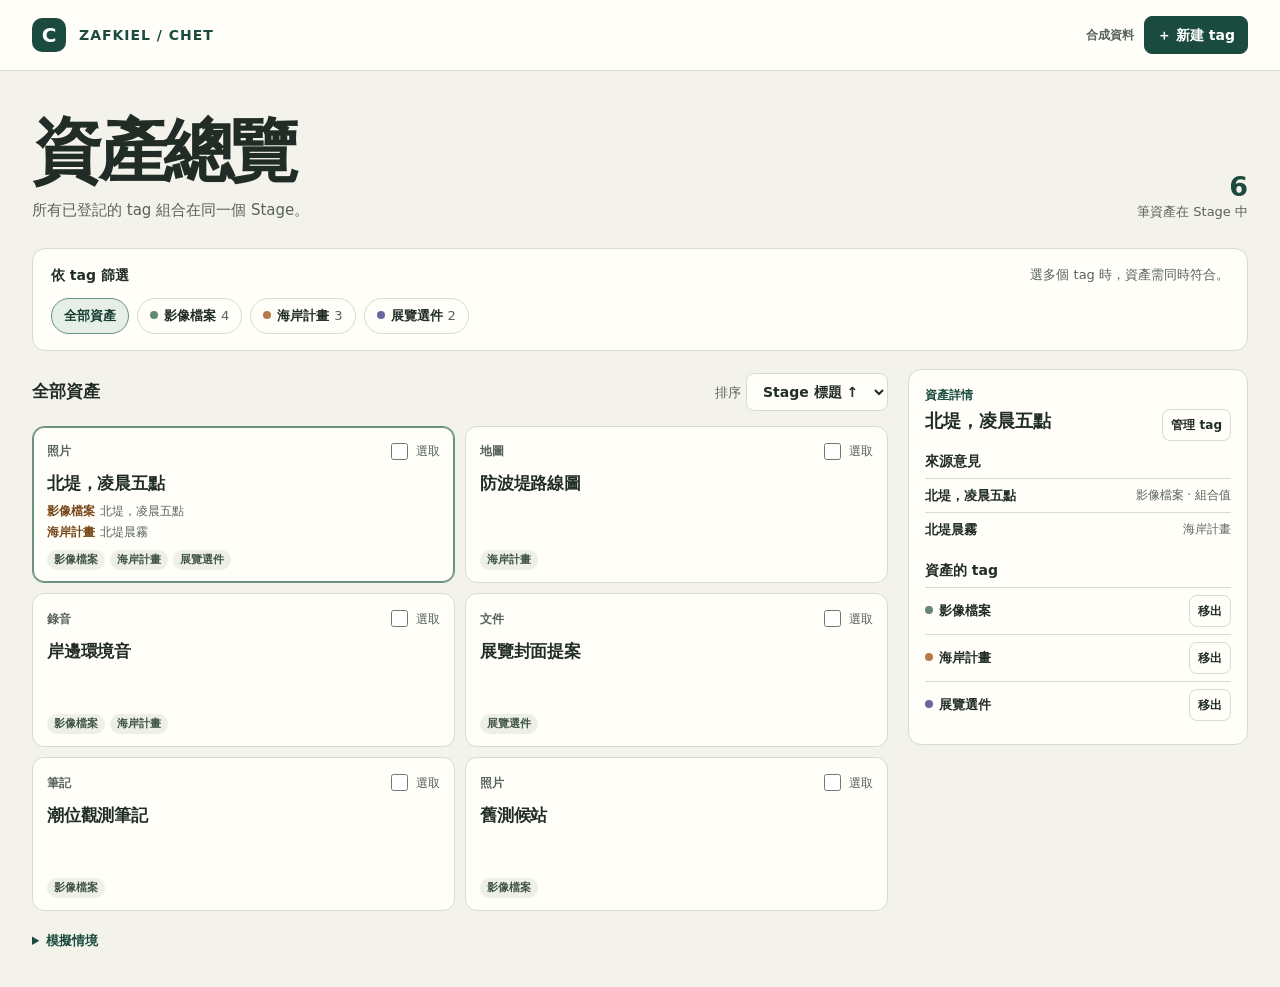
==== chet/index.html @ 23f70d3d "Publish synthetic Chet Stage workflow demo" ====
<!doctype html>
<html lang="zh-Hant">
<head>
  <meta charset="utf-8">
  <meta name="viewport" content="width=device-width, initial-scale=1">
  <meta name="robots" content="noindex">
  <meta name="color-scheme" content="light">
  <title>Chet 資產總覽 · Zafkiel 流程展示</title>
  <style>
    :root{font-family:system-ui,"Microsoft JhengHei",sans-serif;color:#222c27;background:#f3f2eb;line-height:1.5;--ink:#222c27;--quiet:#58635b;--line:#d7dcd1;--paper:#fffef8;--green:#1b4b3e;--tint:#e5efe7;--warn:#774719;--warn-bg:#f9eddb}
    *,*::before,*::after{box-sizing:border-box}
    body{margin:0;min-width:0}
    button,select,input{font:inherit}
    button,select{cursor:pointer}
    button{color:inherit}
    button:disabled{cursor:default}
    button:focus-visible,select:focus-visible,input:focus-visible,summary:focus-visible{outline:3px solid #28816c;outline-offset:3px}
    [hidden]{display:none!important}
    .shell{width:min(100% - 64px,1320px);margin-inline:auto}
    header{border-bottom:1px solid var(--line);background:var(--paper)}
    .mast{display:flex;align-items:center;justify-content:space-between;gap:16px;min-height:70px;padding-block:9px}
    .brand,.mast-actions,.row,.tagbar,.tools,.bulk,.token-list{display:flex;align-items:center;gap:10px;flex-wrap:wrap}
    .brand{gap:13px;font-size:14px;font-weight:650;letter-spacing:.07em;color:var(--green)}
    .mark{display:grid;place-items:center;width:34px;height:34px;border-radius:10px;background:var(--green);color:white;font-size:20px;line-height:1;font-weight:750;letter-spacing:0}
    .mode{font-size:12px;color:var(--quiet);font-weight:650}
    button,.button,select{min-height:38px;border:1px solid var(--line);border-radius:8px;background:var(--paper);padding:7px 12px;font-weight:650;font-size:14px}
    button:hover:not(:disabled),select:hover{border-color:#829689;background:#f1f6ef}
    button.primary{background:var(--green);border-color:var(--green);color:#fff}
    button.primary:hover{background:#286052;border-color:#286052}
    button.link{padding:0;min-height:30px;border:0;background:transparent;color:var(--green);text-decoration:underline;text-underline-offset:3px}
    button.link:hover{background:transparent;color:#112f26}
    .hero{padding-block:42px 26px;display:flex;align-items:end;justify-content:space-between;gap:20px;flex-wrap:wrap}
    h1,h2,h3,p{margin:0}
    h1{font-weight:800;font-size:clamp(2.3rem,6vw,4.35rem);line-height:1.08;letter-spacing:-.062em}
    .intro{margin-top:11px;color:var(--quiet);font-size:15px}
    .hero-count{color:var(--quiet);font-size:13px;text-align:right;font-variant-numeric:tabular-nums}
    .hero-count strong{font-size:27px;color:var(--green);display:block;line-height:1.1}
    .filters{background:var(--paper);border:1px solid var(--line);padding:16px 18px;border-radius:13px;margin-bottom:18px}
    .filters-head,.section-head,.panel-head{display:flex;align-items:center;justify-content:space-between;gap:12px;flex-wrap:wrap}
    .filters-head{margin-bottom:12px}
    .filters-head h2{font-size:14px}
    .hint{font-size:13px;color:var(--quiet)}
    .tagbar{gap:8px}
    .filter{border-radius:99px;font-size:13px;min-height:36px;max-width:100%;overflow-wrap:anywhere}
    .filter[aria-pressed=true]{background:var(--tint);color:#163d30;border-color:#699080}
    .filter:disabled{background:#edede8;color:#636b64;border:1px dashed #a9afa5}
    .dot{display:inline-block;width:8px;height:8px;flex-shrink:0;border-radius:50%;background:#648873;margin-inline-end:6px;vertical-align:.06em}
    .dot[data-color="1"]{background:#ba794a}.dot[data-color="2"]{background:#6766a1}.dot[data-color="3"]{background:#407d8c}.dot[data-color="4"]{background:#a26a85}
    .filter:disabled .dot{background:#838b84}
    .count{font-weight:500;margin-inline-start:5px;color:var(--quiet);font-variant-numeric:tabular-nums}
    .notice{background:var(--warn-bg);border:1px solid #e4c8a2;color:#653c17;padding:10px 13px;border-radius:8px;margin-top:13px;font-size:13px;overflow-wrap:anywhere}
    .layout{display:grid;grid-template-columns:minmax(0,1fr) minmax(270px,340px);gap:20px;align-items:start}
    .section-head{min-height:47px;margin-bottom:10px}
    .section-head h2{font-size:17px}
    .sort-label{font-size:13px;color:var(--quiet)}
    .sort-label select{margin-inline-start:5px;color:var(--ink)}
    .bulk{margin-bottom:10px;padding:10px 12px;border:1px solid #a8bfb1;background:var(--tint);border-radius:9px;font-size:13px}
    .grid{display:grid;grid-template-columns:repeat(2,minmax(0,1fr));gap:10px}
    .card{position:relative;background:var(--paper);border:1px solid var(--line);border-radius:12px;min-width:0;padding:13px 14px 12px;display:flex;flex-direction:column;min-height:154px;overflow-wrap:anywhere}
    .card.active{border-color:#6d9180;box-shadow:inset 0 0 0 1px #6d9180}
    .card-top{display:flex;align-items:center;justify-content:space-between;gap:8px;margin-bottom:6px}
    .kind{font-size:12px;color:var(--quiet);font-weight:650}
    .check{display:inline-flex;align-items:center;gap:5px;font-size:12px;color:var(--quiet)}
    input[type=checkbox]{accent-color:var(--green);width:17px;height:17px;margin:3px;cursor:pointer}
    .asset-title{border:0;padding:0;min-height:30px;overflow-wrap:anywhere;text-align:left;background:none;color:var(--ink);font-size:17px;line-height:1.32;letter-spacing:-.01em;border-radius:4px}
    .asset-title:hover:not(:disabled){text-decoration:underline;background:none;text-underline-offset:3px}
    .opinion-line{display:flex;align-items:baseline;gap:5px;font-size:12px;color:var(--quiet);min-width:0;margin-top:3px;overflow-wrap:anywhere}
    .opinion-line b{color:var(--warn);font-weight:650;flex-shrink:0}
    .token-list{gap:5px;margin-top:auto;padding-top:9px}
    .token{font-size:11px;font-weight:630;border-radius:99px;padding:2px 7px;background:#eef0e8;color:#405347;max-width:100%;overflow-wrap:anywhere}
    .empty{grid-column:1/-1;padding:32px 20px;border:1px dashed #a5b2a5;border-radius:10px;background:#f7f7ef;color:var(--quiet);text-align:center;overflow-wrap:anywhere}
    .empty strong{display:block;color:var(--ink);margin-bottom:5px}
    .inspector{background:var(--paper);border:1px solid var(--line);border-radius:13px;padding:16px;min-width:0;overflow-wrap:anywhere}
    .panel-head{gap:8px;flex-wrap:nowrap;align-items:start}
    .panel-head h2{font-size:18px;line-height:1.35}
    .subhead{font-size:12px;font-weight:700;color:var(--green);margin-bottom:5px}
    .panel-body{margin-top:10px;display:grid;grid-template-columns:minmax(0,1fr);gap:13px}
    .inspector .sort-label{display:grid;gap:5px}
    .inspector .sort-label select{min-width:0;max-width:100%;margin:0;text-overflow:ellipsis}
    .panel-body h3{font-size:14px;margin-bottom:6px}
    .panel-body p{font-size:13px;color:var(--quiet)}
    .opinion,.member-row{display:flex;align-items:center;justify-content:space-between;gap:9px;padding:7px 0;border-top:1px solid var(--line);min-width:0}
    .opinion{align-items:start;font-size:13px}
    .opinion span{color:var(--quiet);font-size:12px;min-width:0;text-align:right}
    .member-row button,.manager-button{font-size:12px;min-height:32px;padding:4px 8px;flex-shrink:0}
    .member-row label,.member-row .member-name{font-size:13px;font-weight:650;overflow-wrap:anywhere;min-width:0}
    .member-row small{font-size:11px;color:var(--quiet);display:block}
    .member-row button:disabled{color:#6e756e;background:#edede8}
    .panel-message{font-size:13px;color:var(--green);background:var(--tint);border:1px solid #a8bfb1;border-radius:8px;padding:8px 10px;margin-bottom:8px;overflow-wrap:anywhere}
    details.scenario{margin:20px 0 36px;color:var(--quiet);font-size:13px}
    details summary{width:fit-content;cursor:pointer;color:var(--green);font-weight:650}
    details .row{margin-top:10px}
    dialog{width:min(calc(100% - 28px),460px);max-height:85vh;border:1px solid var(--line);border-radius:14px;background:var(--paper);color:var(--ink);padding:22px}
    dialog::backdrop{background:#182a24aa}
    dialog h2{font-size:21px;margin-bottom:6px}
    dialog label{display:grid;gap:5px;margin:15px 0;font-size:14px;font-weight:650}
    dialog input{width:100%;min-height:40px;border:1px solid #9ca99e;border-radius:8px;padding:8px 10px;background:white;color:var(--ink)}
    dialog .row{justify-content:end}
    .error{color:#842d24;font-size:13px;margin-bottom:12px}
    @media(max-width:920px){.shell{width:min(100% - 40px,1320px)}.layout{grid-template-columns:minmax(0,1fr) minmax(240px,300px)}.grid{grid-template-columns:minmax(0,1fr)}}
    @media(max-width:680px){.shell{width:calc(100% - 28px)}.mast{min-height:58px;gap:8px}.mast-actions{gap:6px}.brand{gap:7px;font-size:12px}.mark{width:28px;height:28px;font-size:17px}.mode{font-size:11px}.hero{padding-block:25px 17px;gap:12px}.hero-count{text-align:left}.hero-count strong{display:inline;margin-right:4px;font-size:19px}.filters{padding:12px}.layout{grid-template-columns:minmax(0,1fr)}.grid{grid-template-columns:repeat(2,minmax(0,1fr))}.inspector{scroll-margin-top:10px}.card{padding:10px}.asset-title{font-size:16px}}
    @media(max-width:390px){.grid{grid-template-columns:minmax(0,1fr)}.mast button{font-size:12px;padding:5px 7px}.mast .mode{display:none}.card{min-height:120px}}
  </style>
</head>
<body>
  <header>
    <div class="shell mast">
      <div class="brand"><span class="mark" aria-hidden="true">C</span><span>ZAFKIEL / CHET</span></div>
      <div class="mast-actions"><span class="mode">合成資料</span><button id="create-empty" class="primary" type="button">＋ 新建 tag</button></div>
    </div>
  </header>
  <main class="shell">
    <div class="hero">
      <div><h1>資產總覽</h1><p class="intro">所有已登記的 tag 組合在同一個 Stage。</p></div>
      <p class="hero-count" id="stage-count"></p>
    </div>
    <section class="filters" aria-labelledby="tag-label">
      <div class="filters-head"><h2 id="tag-label">依 tag 篩選</h2><span class="hint">選多個 tag 時，資產需同時符合。</span></div>
      <div id="tagbar" class="tagbar" aria-label="tag 篩選"></div>
      <p id="read-status" class="notice" role="status" hidden></p>
    </section>
    <div class="layout">
      <section aria-labelledby="results-title">
        <div class="section-head">
          <h2 id="results-title">全部資產</h2>
          <label class="sort-label" for="sort">排序<select id="sort"><option value="asc">Stage 標題 ↑</option><option value="desc">Stage 標題 ↓</option></select></label>
        </div>
        <div id="bulk" class="bulk" hidden><span id="selection-count"></span><button type="button" id="create-selected">從選取建立 tag</button><button type="button" id="clear-selected" class="link">取消選取</button></div>
        <div id="results" class="grid"></div>
      </section>
      <div><p id="feedback" class="panel-message" role="status" hidden></p><aside id="inspector" class="inspector" aria-label="檢視與成員管理"></aside></div>
    </div>
    <details class="scenario">
      <summary>模擬情境</summary>
      <div class="row"><button type="button" id="toggle-a">模擬「影像檔案」離線</button><button type="button" id="reset">重設 demo</button></div>
      <p class="hint">此頁用合成資料展示操作。重新整理會重設，頁面不讀寫 USD 或本機庫。</p>
    </details>
  </main>
  <dialog id="create-dialog" aria-labelledby="create-title">
    <form id="create-form">
      <h2 id="create-title">新建 tag</h2>
      <p class="hint" id="create-context"></p>
      <label>名稱<input id="tag-name" maxlength="36" autocomplete="off" required></label>
      <p id="create-error" class="error" role="alert" hidden></p>
      <div class="row"><button type="button" id="cancel-create">取消</button><button type="submit" class="primary">建立 tag</button></div>
    </form>
  </dialog>
  <script>
    'use strict';
    const assets = [
      {id:'north',kind:'照片',titles:{archive:'北堤，凌晨五點',coast:'北堤晨霧'}},
      {id:'tide',kind:'筆記',titles:{archive:'潮位觀測筆記'}},
      {id:'station',kind:'照片',titles:{archive:'舊測候站'}},
      {id:'route',kind:'地圖',titles:{coast:'防波堤路線圖'}},
      {id:'sound',kind:'錄音',titles:{archive:'岸邊環境音',coast:'岸邊環境音'}},
      {id:'poster',kind:'文件',titles:{picks:'展覽封面提案'}},
    ];
    const sourceTags = [
      {id:'archive',name:'影像檔案',color:0,members:['north','tide','station','sound']},
      {id:'coast',name:'海岸計畫',color:1,members:['north','route','sound']},
      {id:'picks',name:'展覽選件',color:2,members:['north','poster']},
    ];
    const $ = (id) => document.getElementById(id);
    const filterBar = $('tagbar');
    const results = $('results');
    const inspector = $('inspector');
    const dialog = $('create-dialog');
    const collator = new Intl.Collator('zh-Hant');
    const entities = {'&':'&amp;','<':'&lt;','>':'&gt;','"':'&quot;',"'":'&#39;'};
    const esc = (s) => String(s).replace(/[&<>"']/g, (c) => entities[c]);
    const assetById = new Map(assets.map((asset) => [asset.id, asset]));
    let tags, changes, selectedTags, selectedAssets, unavailable, panel, nextTag, createMembers;

    function reset() {
      tags = sourceTags.slice();
      changes = new Map();
      selectedTags = new Set();
      selectedAssets = new Set();
      unavailable = new Set();
      panel = {type:'asset',id:'north'};
      nextTag = 1;
      $('sort').value = 'asc';
      render();
    }
    const tagById = (id) => tags.find((tag) => tag.id === id);
    function hasMember(tag, id) {
      const local = changes.get(tag.id);
      return local?.has(id) ? local.get(id) : tag.members.includes(id);
    }
    const memberTags = (id) => tags.filter((tag) => !unavailable.has(tag.id) && hasMember(tag, id));
    // The fixture models direct title opinions in this known strong-to-weak order.
    // A real integration reads the resolved title from OpenUSD.
    const opinions = (asset) => sourceTags.flatMap((tag) =>
      !unavailable.has(tag.id) && Object.hasOwn(asset.titles, tag.id) ? [{tag,value:asset.titles[tag.id]}] : []);
    const resolvedTitle = (asset) => opinions(asset)[0]?.value ?? '';
    const displayTitle = (asset) => resolvedTitle(asset) || '來源暫不可讀';
    const token = (tag) => `<span class="token">${esc(tag.name)}</span>`;
    const dot = (tag) => `<span class="dot" data-color="${tag.color}" aria-hidden="true"></span>`;
    const offlineSelected = () => [...selectedTags].filter((id) => unavailable.has(id));
    const knownAssets = () => assets.filter((asset) => memberTags(asset.id).length);
    function feedback(message='') {
      $('feedback').textContent = message;
      $('feedback').hidden = !message;
    }

    function sorted(available) {
      const order = $('sort').value === 'desc' ? -1 : 1;
      return available.sort((a,b) => {
        const left = resolvedTitle(a), right = resolvedTitle(b);
        if (!left || !right) return Number(!left)-Number(!right) || a.id.localeCompare(b.id);
        return order*collator.compare(left,right) || a.id.localeCompare(b.id);
      });
    }
    function renderCard(asset) {
      const items = opinions(asset);
      const conflict = new Set(items.map((item) => item.value)).size > 1;
      const active = panel?.type === 'asset' && panel.id === asset.id;
      return `<article class="card${active ? ' active' : ''}" data-asset-id="${asset.id}">
        <div class="card-top"><span class="kind">${asset.kind}</span><label class="check"><input type="checkbox" data-action="select" data-id="${asset.id}" aria-label="選取 ${esc(displayTitle(asset))}" ${selectedAssets.has(asset.id) ? 'checked' : ''}>選取</label></div>
        <h3><button class="asset-title" type="button" data-action="asset" data-id="${asset.id}" aria-pressed="${active}">${esc(displayTitle(asset))}</button></h3>
        ${conflict ? items.map(({tag,value}) => `<p class="opinion-line"><b>${esc(tag.name)}</b><span>${esc(value)}</span></p>`).join('') : ''}
        <div class="token-list">${memberTags(asset.id).map(token).join('')}</div>
      </article>`;
    }
    function renderAssetPanel(asset) {
      const entries = opinions(asset);
      const conflict = new Set(entries.map((item) => item.value)).size > 1;
      inspector.innerHTML = `<p class="subhead">資產詳情</p><div class="panel-head"><h2 id="detail-title" tabindex="-1">${esc(displayTitle(asset))}</h2><button class="manager-button" type="button" data-action="manage">管理 tag</button></div>
        <div class="panel-body">
          <section><h3>${conflict ? '來源意見' : 'Stage 標題'}</h3>
          ${entries.length ? entries.map(({tag,value},i) => `<div class="opinion"><strong>${esc(value)}</strong><span>${esc(tag.name)}${i===0 ? ' · 組合值' : ''}</span></div>`).join('') : '<p>目前沒有可讀的來源意見。</p>'}</section>
          <section><h3>資產的 tag</h3>${tags.map((tag) => {
            const offline = unavailable.has(tag.id);
            const member = hasMember(tag,asset.id);
            return `<div class="member-row"><span class="member-name">${dot(tag)}${esc(tag.name)}${offline ? '<small>暫時無法讀取</small>' : ''}</span><button type="button" data-action="member" data-id="${asset.id}" data-tag="${tag.id}" aria-label="${offline ? '無法管理' : member ? '移出' : '加入'} ${esc(tag.name)}" ${offline ? 'disabled' : ''}>${offline ? '不可用' : member ? '移出' : '加入'}</button></div>`;
          }).join('')}</section>
        </div>`;
    }
    function renderTagPanel(tag) {
      const offline = unavailable.has(tag.id);
      const records = sorted(knownAssets());
      inspector.innerHTML = `<p class="subhead">tag 成員</p><div class="panel-head"><h2 id="detail-title" tabindex="-1">${esc(tag.name)}</h2><button class="manager-button" type="button" data-action="overview">資產詳情</button></div>
        <div class="panel-body"><label class="sort-label" for="manage-tag">選擇 tag<select id="manage-tag">${tags.map((item) => `<option value="${item.id}" ${item.id === tag.id ? 'selected' : ''}>${esc(item.name)}${unavailable.has(item.id) ? '（不可用）' : ''}</option>`).join('')}</select></label>
        ${offline ? '<p>這個 tag 暫時無法讀取，成員目前無法確認。</p>' : `<section><h3>加入或移出資產</h3>${records.map((asset) => {
          const member = hasMember(tag,asset.id);
          return `<div class="member-row"><span class="member-name">${esc(displayTitle(asset))}</span><button type="button" data-action="member" data-id="${asset.id}" data-tag="${tag.id}" aria-label="${member ? '移出' : '加入'} ${esc(displayTitle(asset))}">${member ? '移出' : '加入'}</button></div>`;
        }).join('') || '<p>目前沒有可管理的資產。</p>'}</section>`}</div>`;
    }
    function render() {
      const focused = document.activeElement;
      const focusKey = focused?.closest('[data-action]');
      const key = focusKey && [focusKey.dataset.action,focusKey.dataset.id,focusKey.dataset.tag];
      const known = knownAssets();
      const offline = offlineSelected();
      const shown = offline.length ? [] : sorted(known.filter((asset) => [...selectedTags].every((id) => hasMember(tagById(id),asset.id))));
      const activeTags = [...selectedTags].map((id) => tagById(id).name);
      const names = [...unavailable].map((id) => tagById(id).name).join('、');
      $('stage-count').innerHTML = `<strong>${known.length}</strong>${unavailable.size ? '筆可讀 tag 的已知資產' : '筆資產在 Stage 中'}`;
      $('results-title').textContent = activeTags.length ? `${activeTags.join(' ＋ ')}${offline.length ? ' · 已暫停' : ` · ${shown.length} 筆`}` : '全部資產';
      filterBar.innerHTML = `<button class="filter" type="button" data-action="filter" data-id="all" aria-pressed="${!selectedTags.size}">全部資產</button>` + tags.map((tag) => {
        const offline = unavailable.has(tag.id);
        const total = assets.filter((asset) => hasMember(tag,asset.id)).length;
        return `<button class="filter" type="button" data-action="filter" data-id="${tag.id}" aria-pressed="${selectedTags.has(tag.id)}" ${offline ? 'disabled aria-describedby="read-status"' : ''}>${dot(tag)}${esc(tag.name)}<span class="count">${offline ? '讀取失敗' : total}</span></button>`;
      }).join('');
      $('read-status').hidden = !names;
      $('read-status').textContent = names ? `${names} 暫時無法讀取。總覽仍可查看，成員與組合值可能不完整。` : '';
      $('bulk').hidden = !selectedAssets.size;
      $('selection-count').textContent = `已選取 ${selectedAssets.size} 筆資產`;
      results.innerHTML = offline.length ? '<div class="empty"><strong>這組篩選已暫停</strong>目前無法確認失聯 tag 的成員。切回「全部資產」或恢復讀取後繼續。</div>' :
        shown.length ? shown.map(renderCard).join('') : '<div class="empty"><strong>這組篩選沒有符合的已知資產</strong>試著選擇不同的 tag，或返回全部資產。</div>';
      if(panel?.type==='tag' && tagById(panel.id)) renderTagPanel(tagById(panel.id));
      else {
        const asset = known.find((item) => item.id === panel?.id) || shown[0] || known[0];
        if(asset) renderAssetPanel(asset);
        else inspector.innerHTML = '<h2 id="detail-title" tabindex="-1">資產詳情</h2><p class="hint">選擇一筆可讀資產查看來源與 tag。</p>';
      }
      $('toggle-a').textContent = unavailable.has('archive') ? '恢復「影像檔案」讀取' : '模擬「影像檔案」離線';
      if(key) [...document.querySelectorAll('[data-action]')].find((item) =>
        item.dataset.action === key[0] && item.dataset.id === key[1] && item.dataset.tag === key[2])?.focus({preventScroll:true});
    }

    function openCreate(ids) {
      createMembers = [...ids];
      $('create-form').reset();
      $('create-error').hidden = true;
      $('create-context').textContent = ids.length ? `建立後會收錄目前選取的 ${ids.length} 筆資產。` : '建立一個空的 tag，之後可以再加入資產。';
      dialog.showModal();
      $('tag-name').focus();
    }
    function createTag(name, ids) {
      const tag = {id:`new-${nextTag++}`,name,color:tags.length%5,members:[...ids]};
      tags.push(tag);
      panel = {type:'tag',id:tag.id};
      return tag;
    }
    function toggleMember(tag, asset) {
      if(unavailable.has(tag.id)) return;
      const member = hasMember(tag,asset.id);
      if(member && memberTags(asset.id).length===1) {
        feedback('未移出。本展示保留至少一個可讀 tag。');
        return;
      }
      if(!changes.has(tag.id)) changes.set(tag.id,new Map());
      changes.get(tag.id).set(asset.id,!member);
      feedback(`${displayTitle(asset)}已${member ? '從工作環境中的 tag 移出' : '加入 tag'}「${tag.name}」。`);
      render();
    }
    function focusInspector() {
      const heading = $('detail-title');
      heading?.focus({preventScroll:true});
      if(matchMedia('(max-width: 680px)').matches) inspector.scrollIntoView({block:'start'});
    }
    document.addEventListener('click',(event) => {
      const target = event.target.closest('button[data-action]');
      if(!target || target.disabled) return;
      const {action,id,tag} = target.dataset;
      if(action==='filter') {
        if(id==='all') selectedTags.clear();
        else if(selectedTags.has(id)) selectedTags.delete(id);
        else selectedTags.add(id);
        feedback();
        render();
      } else if(action==='asset') {
        panel = {type:'asset',id};
        render();
        focusInspector();
      } else if(action==='manage') {
        const next = [...selectedTags].find((entry) => !unavailable.has(entry)) || tags.find((entry) => !unavailable.has(entry.id))?.id;
        if(next) { panel={type:'tag',id:next}; render(); focusInspector(); }
      } else if(action==='overview') {
        panel = {type:'asset',id:'north'};
        render();
        focusInspector();
      } else if(action==='member') toggleMember(tagById(tag),assetById.get(id));
    });
    document.addEventListener('change',(event) => {
      const target = event.target;
      if(target.id==='sort') render();
      else if(target.id==='manage-tag') { panel={type:'tag',id:target.value}; render(); $('manage-tag')?.focus(); }
      else if(target.dataset.action==='select') {
        if(target.checked) selectedAssets.add(target.dataset.id);
        else selectedAssets.delete(target.dataset.id);
        render();
      }
    });
    $('create-empty').addEventListener('click',() => openCreate([]));
    $('create-selected').addEventListener('click',() => openCreate(selectedAssets));
    $('cancel-create').addEventListener('click',() => dialog.close());
    $('clear-selected').addEventListener('click',() => { selectedAssets.clear(); render(); filterBar.querySelector('button')?.focus(); });
    $('create-form').addEventListener('submit',(event) => {
      event.preventDefault();
      const name = $('tag-name').value.trim();
      const exists = tags.some((tag) => tag.name.toLocaleLowerCase()===name.toLocaleLowerCase());
      if(!name || exists) {
        $('create-error').textContent = exists ? '已有同名 tag，請使用其他名稱。' : '請輸入 tag 名稱。';
        $('create-error').hidden = false;
        $('tag-name').focus();
        return;
      }
      const created = createTag(name,createMembers);
      if(createMembers.length) selectedAssets.clear();
      dialog.close();
      feedback(`已建立「${created.name}」，收錄 ${created.members.length} 筆資產。`);
      render();
      focusInspector();
    });
    $('toggle-a').addEventListener('click',() => {
      if(unavailable.has('archive')) unavailable.delete('archive');
      else unavailable.add('archive');
      for(const id of selectedAssets) if(!memberTags(id).length) selectedAssets.delete(id);
      feedback();
      render();
    });
    $('reset').addEventListener('click',() => { feedback('已重設合成資料。'); reset(); });
    reset();
  </script>
</body>
</html>
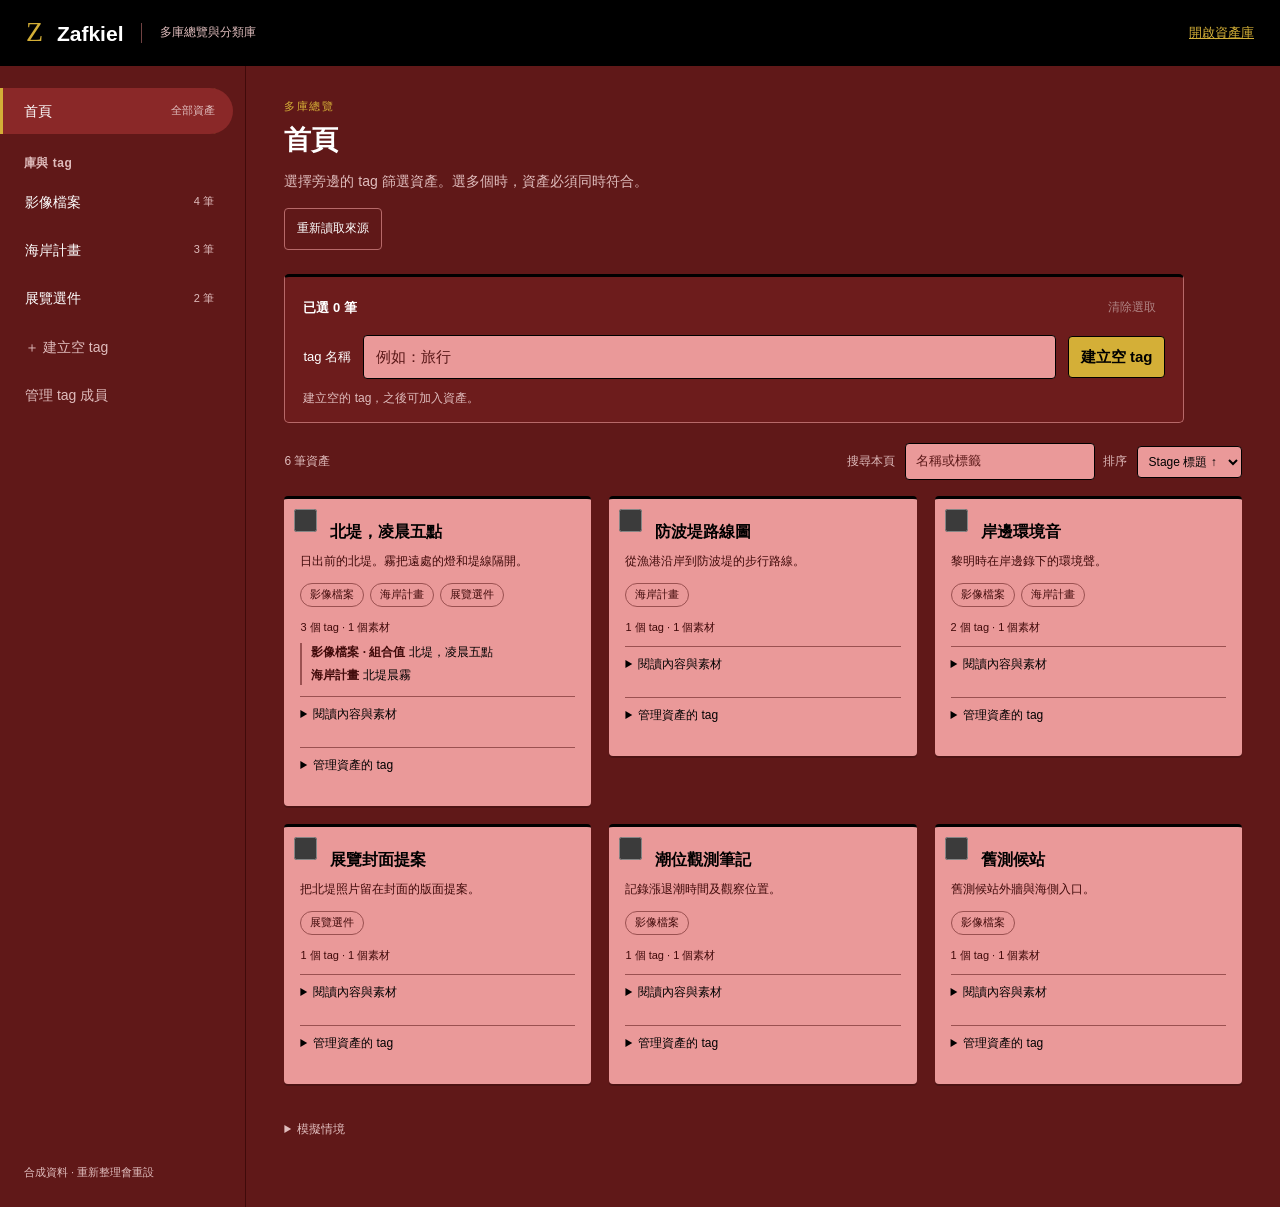
==== commit d4c0a94b: "Refresh synthetic workflow demos" ====
--- a/chet/index.html
+++ b/chet/index.html
@@ -2,377 +2,245 @@
 <html lang="zh-Hant">
 <head>
   <meta charset="utf-8">
-  <meta name="viewport" content="width=device-width, initial-scale=1">
+  <meta name="viewport" content="width=device-width,initial-scale=1">
   <meta name="robots" content="noindex">
-  <meta name="color-scheme" content="light">
-  <title>Chet 資產總覽 · Zafkiel 流程展示</title>
+  <title>多庫總覽 — Zafkiel</title>
+  <link rel="icon" href="data:,">
   <style>
-    :root{font-family:system-ui,"Microsoft JhengHei",sans-serif;color:#222c27;background:#f3f2eb;line-height:1.5;--ink:#222c27;--quiet:#58635b;--line:#d7dcd1;--paper:#fffef8;--green:#1b4b3e;--tint:#e5efe7;--warn:#774719;--warn-bg:#f9eddb}
-    *,*::before,*::after{box-sizing:border-box}
-    body{margin:0;min-width:0}
-    button,select,input{font:inherit}
-    button,select{cursor:pointer}
-    button{color:inherit}
-    button:disabled{cursor:default}
-    button:focus-visible,select:focus-visible,input:focus-visible,summary:focus-visible{outline:3px solid #28816c;outline-offset:3px}
-    [hidden]{display:none!important}
-    .shell{width:min(100% - 64px,1320px);margin-inline:auto}
-    header{border-bottom:1px solid var(--line);background:var(--paper)}
-    .mast{display:flex;align-items:center;justify-content:space-between;gap:16px;min-height:70px;padding-block:9px}
-    .brand,.mast-actions,.row,.tagbar,.tools,.bulk,.token-list{display:flex;align-items:center;gap:10px;flex-wrap:wrap}
-    .brand{gap:13px;font-size:14px;font-weight:650;letter-spacing:.07em;color:var(--green)}
-    .mark{display:grid;place-items:center;width:34px;height:34px;border-radius:10px;background:var(--green);color:white;font-size:20px;line-height:1;font-weight:750;letter-spacing:0}
-    .mode{font-size:12px;color:var(--quiet);font-weight:650}
-    button,.button,select{min-height:38px;border:1px solid var(--line);border-radius:8px;background:var(--paper);padding:7px 12px;font-weight:650;font-size:14px}
-    button:hover:not(:disabled),select:hover{border-color:#829689;background:#f1f6ef}
-    button.primary{background:var(--green);border-color:var(--green);color:#fff}
-    button.primary:hover{background:#286052;border-color:#286052}
-    button.link{padding:0;min-height:30px;border:0;background:transparent;color:var(--green);text-decoration:underline;text-underline-offset:3px}
-    button.link:hover{background:transparent;color:#112f26}
-    .hero{padding-block:42px 26px;display:flex;align-items:end;justify-content:space-between;gap:20px;flex-wrap:wrap}
-    h1,h2,h3,p{margin:0}
-    h1{font-weight:800;font-size:clamp(2.3rem,6vw,4.35rem);line-height:1.08;letter-spacing:-.062em}
-    .intro{margin-top:11px;color:var(--quiet);font-size:15px}
-    .hero-count{color:var(--quiet);font-size:13px;text-align:right;font-variant-numeric:tabular-nums}
-    .hero-count strong{font-size:27px;color:var(--green);display:block;line-height:1.1}
-    .filters{background:var(--paper);border:1px solid var(--line);padding:16px 18px;border-radius:13px;margin-bottom:18px}
-    .filters-head,.section-head,.panel-head{display:flex;align-items:center;justify-content:space-between;gap:12px;flex-wrap:wrap}
-    .filters-head{margin-bottom:12px}
-    .filters-head h2{font-size:14px}
-    .hint{font-size:13px;color:var(--quiet)}
-    .tagbar{gap:8px}
-    .filter{border-radius:99px;font-size:13px;min-height:36px;max-width:100%;overflow-wrap:anywhere}
-    .filter[aria-pressed=true]{background:var(--tint);color:#163d30;border-color:#699080}
-    .filter:disabled{background:#edede8;color:#636b64;border:1px dashed #a9afa5}
-    .dot{display:inline-block;width:8px;height:8px;flex-shrink:0;border-radius:50%;background:#648873;margin-inline-end:6px;vertical-align:.06em}
-    .dot[data-color="1"]{background:#ba794a}.dot[data-color="2"]{background:#6766a1}.dot[data-color="3"]{background:#407d8c}.dot[data-color="4"]{background:#a26a85}
-    .filter:disabled .dot{background:#838b84}
-    .count{font-weight:500;margin-inline-start:5px;color:var(--quiet);font-variant-numeric:tabular-nums}
-    .notice{background:var(--warn-bg);border:1px solid #e4c8a2;color:#653c17;padding:10px 13px;border-radius:8px;margin-top:13px;font-size:13px;overflow-wrap:anywhere}
-    .layout{display:grid;grid-template-columns:minmax(0,1fr) minmax(270px,340px);gap:20px;align-items:start}
-    .section-head{min-height:47px;margin-bottom:10px}
-    .section-head h2{font-size:17px}
-    .sort-label{font-size:13px;color:var(--quiet)}
-    .sort-label select{margin-inline-start:5px;color:var(--ink)}
-    .bulk{margin-bottom:10px;padding:10px 12px;border:1px solid #a8bfb1;background:var(--tint);border-radius:9px;font-size:13px}
-    .grid{display:grid;grid-template-columns:repeat(2,minmax(0,1fr));gap:10px}
-    .card{position:relative;background:var(--paper);border:1px solid var(--line);border-radius:12px;min-width:0;padding:13px 14px 12px;display:flex;flex-direction:column;min-height:154px;overflow-wrap:anywhere}
-    .card.active{border-color:#6d9180;box-shadow:inset 0 0 0 1px #6d9180}
-    .card-top{display:flex;align-items:center;justify-content:space-between;gap:8px;margin-bottom:6px}
-    .kind{font-size:12px;color:var(--quiet);font-weight:650}
-    .check{display:inline-flex;align-items:center;gap:5px;font-size:12px;color:var(--quiet)}
-    input[type=checkbox]{accent-color:var(--green);width:17px;height:17px;margin:3px;cursor:pointer}
-    .asset-title{border:0;padding:0;min-height:30px;overflow-wrap:anywhere;text-align:left;background:none;color:var(--ink);font-size:17px;line-height:1.32;letter-spacing:-.01em;border-radius:4px}
-    .asset-title:hover:not(:disabled){text-decoration:underline;background:none;text-underline-offset:3px}
-    .opinion-line{display:flex;align-items:baseline;gap:5px;font-size:12px;color:var(--quiet);min-width:0;margin-top:3px;overflow-wrap:anywhere}
-    .opinion-line b{color:var(--warn);font-weight:650;flex-shrink:0}
-    .token-list{gap:5px;margin-top:auto;padding-top:9px}
-    .token{font-size:11px;font-weight:630;border-radius:99px;padding:2px 7px;background:#eef0e8;color:#405347;max-width:100%;overflow-wrap:anywhere}
-    .empty{grid-column:1/-1;padding:32px 20px;border:1px dashed #a5b2a5;border-radius:10px;background:#f7f7ef;color:var(--quiet);text-align:center;overflow-wrap:anywhere}
-    .empty strong{display:block;color:var(--ink);margin-bottom:5px}
-    .inspector{background:var(--paper);border:1px solid var(--line);border-radius:13px;padding:16px;min-width:0;overflow-wrap:anywhere}
-    .panel-head{gap:8px;flex-wrap:nowrap;align-items:start}
-    .panel-head h2{font-size:18px;line-height:1.35}
-    .subhead{font-size:12px;font-weight:700;color:var(--green);margin-bottom:5px}
-    .panel-body{margin-top:10px;display:grid;grid-template-columns:minmax(0,1fr);gap:13px}
-    .inspector .sort-label{display:grid;gap:5px}
-    .inspector .sort-label select{min-width:0;max-width:100%;margin:0;text-overflow:ellipsis}
-    .panel-body h3{font-size:14px;margin-bottom:6px}
-    .panel-body p{font-size:13px;color:var(--quiet)}
-    .opinion,.member-row{display:flex;align-items:center;justify-content:space-between;gap:9px;padding:7px 0;border-top:1px solid var(--line);min-width:0}
-    .opinion{align-items:start;font-size:13px}
-    .opinion span{color:var(--quiet);font-size:12px;min-width:0;text-align:right}
-    .member-row button,.manager-button{font-size:12px;min-height:32px;padding:4px 8px;flex-shrink:0}
-    .member-row label,.member-row .member-name{font-size:13px;font-weight:650;overflow-wrap:anywhere;min-width:0}
-    .member-row small{font-size:11px;color:var(--quiet);display:block}
-    .member-row button:disabled{color:#6e756e;background:#edede8}
-    .panel-message{font-size:13px;color:var(--green);background:var(--tint);border:1px solid #a8bfb1;border-radius:8px;padding:8px 10px;margin-bottom:8px;overflow-wrap:anywhere}
-    details.scenario{margin:20px 0 36px;color:var(--quiet);font-size:13px}
-    details summary{width:fit-content;cursor:pointer;color:var(--green);font-weight:650}
-    details .row{margin-top:10px}
-    dialog{width:min(calc(100% - 28px),460px);max-height:85vh;border:1px solid var(--line);border-radius:14px;background:var(--paper);color:var(--ink);padding:22px}
-    dialog::backdrop{background:#182a24aa}
-    dialog h2{font-size:21px;margin-bottom:6px}
-    dialog label{display:grid;gap:5px;margin:15px 0;font-size:14px;font-weight:650}
-    dialog input{width:100%;min-height:40px;border:1px solid #9ca99e;border-radius:8px;padding:8px 10px;background:white;color:var(--ink)}
-    dialog .row{justify-content:end}
-    .error{color:#842d24;font-size:13px;margin-bottom:12px}
-    @media(max-width:920px){.shell{width:min(100% - 40px,1320px)}.layout{grid-template-columns:minmax(0,1fr) minmax(240px,300px)}.grid{grid-template-columns:minmax(0,1fr)}}
-    @media(max-width:680px){.shell{width:calc(100% - 28px)}.mast{min-height:58px;gap:8px}.mast-actions{gap:6px}.brand{gap:7px;font-size:12px}.mark{width:28px;height:28px;font-size:17px}.mode{font-size:11px}.hero{padding-block:25px 17px;gap:12px}.hero-count{text-align:left}.hero-count strong{display:inline;margin-right:4px;font-size:19px}.filters{padding:12px}.layout{grid-template-columns:minmax(0,1fr)}.grid{grid-template-columns:repeat(2,minmax(0,1fr))}.inspector{scroll-margin-top:10px}.card{padding:10px}.asset-title{font-size:16px}}
-    @media(max-width:390px){.grid{grid-template-columns:minmax(0,1fr)}.mast button{font-size:12px;padding:5px 7px}.mast .mode{display:none}.card{min-height:120px}}
+/* web/chet/style.css from 370d35741ab415f8f4dd958ccf69ddff6b3ee417 */
+/* Visual vocabulary from web/entry and web/capture on main. */
+:root{font:15px/1.6 "Segoe UI","Microsoft JhengHei",sans-serif;color-scheme:dark;color:#fff;background:#601818;--panel:#6d1c1c;--card:#ea9999;--muted:#dfbcbc;--gold:#d4af37;--line:#b76969;--hover:#7a2020}
+*{box-sizing:border-box}body{margin:0}button,input{font:inherit}button,a,input,summary{-webkit-tap-highlight-color:transparent}button{border:1px solid transparent;background:transparent;color:inherit;border-radius:4px;cursor:pointer;padding:8px 12px;min-height:42px}button:hover{background:var(--hover)}button:disabled{opacity:.45;cursor:default}button.primary{background:var(--gold);color:#000;border-color:#000;font-weight:700}button.primary:hover:not(:disabled){background:#f0c850}a{color:inherit}button:focus-visible,a:focus-visible,input:focus-visible,summary:focus-visible{outline:3px solid var(--gold);outline-offset:3px}input{border:1px solid #000;background:var(--card);color:#000;padding:9px 12px;border-radius:4px;min-width:0}input::placeholder{color:#5a1818}input[type=checkbox]{accent-color:var(--gold);width:23px;height:23px;flex-shrink:0;cursor:pointer}h1{font-size:27px;line-height:1.3;margin:4px 0 12px}h1:focus{outline:none}p{margin:0 0 16px}[hidden]{display:none!important}
+header{min-height:66px;background:#000;display:flex;gap:18px;align-items:center;padding:10px 26px}.brand{font-size:21px;font-weight:700;text-decoration:none;white-space:nowrap}.brand span{font:28px Georgia,serif;color:var(--gold);margin-right:8px}.demo-badge{font-size:12px;color:var(--muted);border-left:1px solid #704242;padding-left:18px}.manage-link{margin-left:auto;font-size:13px;color:var(--gold);padding:8px 0}
+.layout{display:grid;grid-template-columns:246px minmax(0,1fr);min-height:calc(100dvh - 66px)}aside{display:flex;flex-direction:column;border-right:1px solid #400a0a;padding:22px 12px 20px 0;min-width:0}nav a{display:flex;align-items:center;gap:10px;padding:12px 18px 12px 24px;text-decoration:none;border-radius:0 26px 26px 0;font-size:14px;overflow-wrap:anywhere}nav a span{margin-left:auto;font-size:11px;color:var(--muted);flex-shrink:0}nav a:hover{background:var(--hover)}nav a[aria-current=page]{background:#8a2828;box-shadow:inset 3px 0 var(--gold)}nav h2{font-size:12px;letter-spacing:.04em;color:var(--muted);padding:20px 16px 4px 24px;margin:0;display:flex;justify-content:space-between}.add-library{color:var(--muted)}.nav-note{font-size:12px;color:var(--muted);padding:8px 20px 0 24px}.sidebar-foot{margin-top:auto;padding:45px 18px 0 24px;font-size:11px;color:var(--muted)}.sidebar-foot p{margin-bottom:6px}.sidebar-foot button{padding-left:0;font-size:12px}
+main{padding:32px clamp(20px,3vw,48px) 60px;min-width:0}#status{color:#ffe19b;font-size:13px;overflow-wrap:anywhere}#status:empty{display:none}.entry-panel{max-width:680px;margin:32px auto;background:var(--panel);border:2px solid #000;border-radius:4px;padding:30px}.eyebrow{font-size:11px;color:var(--gold);letter-spacing:.13em;margin-bottom:7px}.intro{font-size:14px;color:var(--muted);max-width:760px}.entry-panel fieldset{padding:0;border:1px solid #000;border-radius:4px;background:var(--card);color:#000;margin:24px 0 14px}.entry-panel legend{background:#000;color:#fff;padding:4px 12px;font-size:12px;margin-left:14px}.vault-choice{display:flex;gap:14px;padding:18px;cursor:pointer}.vault-choice+.vault-choice{border-top:1px solid #9b5151}.vault-choice:hover{background:#f0aaaa}.vault-choice input{margin:4px 0}.vault-choice strong{display:block}.vault-choice small{display:block;color:#400a0a;overflow-wrap:anywhere}.vault-choice .vault-size{margin-top:7px;font-size:12px}.hint{font-size:12px;color:var(--muted);margin:10px 0 0}.entry-panel .hint{margin-bottom:22px}.demo-note{font-size:12px;color:var(--muted);border-top:1px solid var(--line);padding-top:18px;margin:24px 0 0}
+.view-heading{display:flex;gap:18px;align-items:center;justify-content:space-between}.view-heading a{font-size:13px;color:var(--gold);flex-shrink:0}.view-heading h1{overflow-wrap:anywhere}.keep{border:1px solid var(--line);border-top:3px solid #000;background:var(--panel);border-radius:5px;padding:14px 18px;margin:24px 0 20px;max-width:900px}.selection-row{display:flex;justify-content:space-between;align-items:center;font-size:13px;margin-bottom:10px}.selection-row button{font-size:12px;padding:4px 8px;min-height:34px}.create-row{display:flex;gap:12px;align-items:center}.create-row label{font-size:13px;white-space:nowrap}.create-row input{flex:1;width:100%}.create-row button{white-space:nowrap}#name-error{color:#ffe19b;font-size:12px;margin:8px 0 0}#name-error:empty{display:none}.created-notice{display:flex;gap:16px;justify-content:space-between;align-items:center;border-left:3px solid var(--gold);background:#400a0a;padding:14px 18px;font-size:13px;overflow-wrap:anywhere}.created-notice a{color:var(--gold);flex-shrink:0}.results-bar{display:flex;align-items:center;gap:16px;justify-content:space-between;margin:20px 0 16px}.results-bar p{font-size:12px;color:var(--muted);margin:0}.search-label{display:flex;gap:10px;align-items:center;font-size:12px;color:var(--muted)}.search-label input{width:190px;font-size:13px;padding:7px 10px}
+.asset-grid{display:grid;grid-template-columns:repeat(auto-fill,minmax(235px,1fr));gap:18px;align-items:start}.asset-card{position:relative;background:var(--card);color:#000;border-top:3px solid #000;border-radius:4px;min-width:0;box-shadow:0 2px 0 #0003}.asset-card:hover,.asset-card:focus-within{box-shadow:0 5px 16px #24050566}.asset-card.selected{outline:3px solid var(--gold);outline-offset:2px}.asset-select{position:absolute;top:10px;left:10px;z-index:1;margin:0}.card-art{width:100%;height:138px;display:block;border-radius:2px 2px 0 0;background:#400a0a}.card-content{padding:14px}.card-content h2{font-size:16px;margin:0 0 5px;font-weight:700}.card-caption{font-size:12px;color:#400a0a;margin-bottom:12px}.chips{display:flex;gap:6px;flex-wrap:wrap;font-size:11px}.chip{border:1px solid #9b5151;border-radius:14px;padding:2px 9px;color:#400a0a}.source-badge{font-size:11px;margin:12px 0 0;color:#400a0a}.shared{font-weight:700}.asset-details{border-top:1px solid #9b5151;margin-top:12px;padding-top:10px;font-size:11px}.asset-details summary{cursor:pointer;min-height:28px;padding:2px 0}.asset-details dl{margin:8px 0 0}.asset-details dt{color:#400a0a;margin-top:8px}.asset-details dd{margin:0;overflow-wrap:anywhere;font-family:Consolas,monospace}.asset-card :focus-visible{outline-color:#000}.empty-results{text-align:center;padding:40px;color:var(--muted)}.identity-note{margin-top:28px;font-size:12px;color:var(--muted);max-width:900px}.identity-note summary{cursor:pointer;padding:8px 0}.identity-note p{margin:8px 0}
+@media(max-width:950px){.layout{grid-template-columns:205px minmax(0,1fr)}main{padding:28px 22px}.create-row{flex-wrap:wrap}.create-row label{width:100%}.create-row input{width:140px}.asset-grid{grid-template-columns:repeat(auto-fill,minmax(210px,1fr))}}
+@media(max-width:650px){header{padding:10px 16px;gap:8px;flex-wrap:wrap}.brand{font-size:18px}.demo-badge{font-size:10px;padding-left:10px}.manage-link{font-size:12px}.layout{display:block}aside{border-right:0;border-bottom:2px solid #000;padding:8px 12px 12px}nav{display:flex;gap:6px;flex-wrap:wrap;align-items:center}nav h2{width:100%;padding:8px 8px 0;font-size:11px;justify-content:flex-start;gap:8px}nav a{padding:8px 12px;border-radius:4px;min-height:40px;font-size:12px}#source-links,#collection-links{display:flex;flex-wrap:wrap;gap:4px;max-width:100%}nav a span{margin-left:2px}.nav-note{margin:0;padding:6px 8px;font-size:11px}.sidebar-foot{display:flex;align-items:center;justify-content:space-between;gap:10px;padding:10px 8px 0}.sidebar-foot p{margin:0;font-size:10px}.sidebar-foot p br{display:none}.sidebar-foot button{min-height:32px}main{padding:24px 16px 40px}.entry-panel{margin:0;padding:20px}h1{font-size:24px}.vault-choice{padding:16px 12px}.view-heading{align-items:flex-start;flex-direction:column;gap:0}.view-heading a{margin-bottom:12px}.keep{margin-top:18px;padding:12px}.create-row{gap:8px}.create-row input{width:100%;flex-basis:100%}.create-row button{width:100%}.results-bar{align-items:flex-start;flex-direction:column;gap:10px}.search-label{width:100%}.search-label input{flex:1;width:120px}.asset-grid{grid-template-columns:minmax(0,1fr)}.card-art{height:164px}.created-notice{align-items:flex-start;flex-direction:column;gap:8px}}
+/* Functional prototype paths and text-led cards. */
+.source-input{display:grid;grid-template-columns:minmax(0,1fr) auto;gap:6px;margin:18px 0}.source-input label{grid-column:1/-1;font-size:12px;color:var(--muted)}.source-input input{width:100%}#open-submit{margin-top:18px}#existing-form{border-top:1px solid var(--line);margin-top:28px;padding-top:18px}#existing-form h2{font-size:18px;margin:0 0 12px}#existing-form label,.destination-label{display:block;font-size:12px;color:var(--muted);margin:14px 0 6px}#existing-path,#destination{width:100%}#existing-submit{margin-top:12px}#destination-preview,.view-heading+p{overflow-wrap:anywhere}.asset-card .card-content{padding:20px 16px}.asset-card:has(.asset-select) .card-content h2{padding-left:30px;min-height:28px}.asset-details dd{white-space:pre-wrap}.asset-issue{font-size:12px;font-weight:700}.created-notice span{min-width:0}.created-notice a{flex-shrink:1}#source-links a,#collection-links a{overflow-wrap:anywhere;min-width:0}#reload{border:1px solid var(--line);font-size:12px}#sample-paths{margin-top:14px;color:var(--gold)}.card-caption{white-space:pre-wrap;overflow-wrap:anywhere}#create-panel{scroll-margin-top:20px}
+
+.asset-reader{border-top:1px solid #9b5151;margin-top:14px;padding-top:10px}.asset-reader summary{cursor:pointer;min-height:32px}.full-body{white-space:pre-wrap;overflow-wrap:anywhere;font-size:14px}.material-button,.source-actions button{color:#400a0a;border:1px solid #9b5151;margin:6px 0;padding:8px;max-width:100%;overflow-wrap:anywhere}.material-result a{display:block;color:#400a0a;font-size:12px;overflow-wrap:anywhere}.material-preview{display:block;width:100%;max-height:360px;object-fit:contain}.source-actions{display:flex;gap:6px;flex-wrap:wrap}.known-source{border:1px solid var(--line);margin:4px;padding:8px;overflow-wrap:anywhere}#pick-destination,#pick-existing{margin:10px 10px 0 0}#known-sources h2{font-size:15px}.source-input button{min-height:40px}
+/* The demo adds tag filters and membership controls to the existing Chet shell. */
+nav button.tag-filter,nav button.add-library{font:inherit;font-size:14px;display:flex;align-items:center;text-align:left;justify-content:space-between;gap:8px;width:100%;padding:12px 18px 12px 24px;border-radius:0 26px 26px 0;overflow-wrap:anywhere}
+nav button.tag-filter[aria-pressed=true]{background:#8a2828;box-shadow:inset 3px 0 var(--gold)}
+.tag-label{min-width:0}.tag-count{font-size:11px;color:var(--muted);flex-shrink:0}
+.tag-filter:disabled{opacity:.65;border-style:dashed;border-color:var(--line)}
+.manage-link{margin-left:auto}.keep+.keep{margin-top:0}.read-warning:empty{display:none}.read-warning:not(:empty){border-left:3px solid var(--gold);background:#400a0a;padding:10px 14px}
+.view-actions,.result-tools{display:flex;gap:8px;flex-wrap:wrap;align-items:center}.result-tools select,.manage-select{background:var(--card);border:1px solid #000;border-radius:4px;color:#000;font:inherit;padding:7px;max-width:100%;min-width:0}
+.result-tools select:focus-visible,.manage-select:focus-visible{outline:3px solid var(--gold);outline-offset:2px}
+.asset-reader,.member-controls{border-top:1px solid #9b5151;margin-top:10px;padding-top:8px;font-size:12px}.member-controls summary{cursor:pointer;min-height:30px}
+.asset-card .source-opinions{margin:7px 0 11px;padding-left:9px;border-left:2px solid #9b5151;font-size:12px}.source-opinions p{margin:0 0 3px;overflow-wrap:anywhere}
+.source-opinions strong{color:#400a0a}.card-content h2,.member-row span{overflow-wrap:anywhere}.member-row{display:flex;align-items:center;justify-content:space-between;gap:8px;border-bottom:1px solid var(--line);padding:4px 0}.member-row:last-child{border-bottom:0}.member-row span{min-width:0}
+.member-row button{min-height:34px;font-size:12px;flex-shrink:0;border-color:var(--line)}.asset-card .member-row button{border-color:#9b5151}.asset-card .member-row button:hover:not(:disabled){background:#f0aaaa}.tag-status{font-size:12px;margin-top:9px;color:#ffe19b;overflow-wrap:anywhere}
+.asset-card .tag-status{color:#400a0a}.tag-status:empty{display:none}.asset-card .full-body{overflow-wrap:anywhere}.asset-card.missing h2{color:#400a0a}
+.inline-note{margin:10px 0 0}.identity-note button{border-color:var(--line);min-height:36px}.entry-panel li{overflow-wrap:anywhere}.open-samples{display:inline-block;margin-top:8px;background:var(--gold);border:1px solid #000;border-radius:4px;color:#000;padding:9px 14px;font-weight:700;text-decoration:none}
+@media(max-width:650px){#source-links{width:100%}nav button.tag-filter,nav button.add-library{width:auto;min-height:40px;padding:7px 10px;border-radius:4px;font-size:12px;gap:4px}nav button.tag-filter[aria-pressed=true]{box-shadow:inset 0 -2px var(--gold)}.result-tools{width:100%}.result-tools .search-label{min-width:0}.result-tools select{width:auto}.sidebar-foot{padding-top:0}.entry-panel .intro{margin-bottom:12px}}
   </style>
 </head>
 <body>
-  <header>
-    <div class="shell mast">
-      <div class="brand"><span class="mark" aria-hidden="true">C</span><span>ZAFKIEL / CHET</span></div>
-      <div class="mast-actions"><span class="mode">合成資料</span><button id="create-empty" class="primary" type="button">＋ 新建 tag</button></div>
-    </div>
-  </header>
-  <main class="shell">
-    <div class="hero">
-      <div><h1>資產總覽</h1><p class="intro">所有已登記的 tag 組合在同一個 Stage。</p></div>
-      <p class="hero-count" id="stage-count"></p>
-    </div>
-    <section class="filters" aria-labelledby="tag-label">
-      <div class="filters-head"><h2 id="tag-label">依 tag 篩選</h2><span class="hint">選多個 tag 時，資產需同時符合。</span></div>
-      <div id="tagbar" class="tagbar" aria-label="tag 篩選"></div>
-      <p id="read-status" class="notice" role="status" hidden></p>
-    </section>
-    <div class="layout">
-      <section aria-labelledby="results-title">
-        <div class="section-head">
-          <h2 id="results-title">全部資產</h2>
-          <label class="sort-label" for="sort">排序<select id="sort"><option value="asc">Stage 標題 ↑</option><option value="desc">Stage 標題 ↓</option></select></label>
+  <header><a class="brand" href="#/home"><span aria-hidden="true">Z</span> Zafkiel</a><span class="demo-badge">多庫總覽與分類庫</span><a class="manage-link" href="#/open">開啟資產庫</a></header>
+  <div class="layout">
+    <aside><nav aria-label="資產導覽">
+      <a id="home-link" href="#/home">首頁 <span>全部資產</span></a>
+      <h2>庫與 tag</h2><div id="source-links"></div>
+      <button id="create-empty" class="add-library" type="button">＋ 建立空 tag</button>
+      <button id="manage-tags" class="add-library" type="button" aria-controls="tag-manager" aria-expanded="false">管理 tag 成員</button>
+    </nav><div class="sidebar-foot"><p>合成資料 · 重新整理會重設</p></div></aside>
+    <main>
+      <p id="read-status" class="read-warning" role="status"></p>
+      <section id="entry-page" aria-labelledby="entry-title" hidden>
+        <div class="entry-panel"><p class="eyebrow">CHET / 多庫整理</p><h1 id="entry-title" tabindex="-1">開啟資產庫</h1>
+          <p class="intro">一起開啟已登記的庫。相同資產在總覽只顯示一次。</p>
+          <h2>已登記的資產庫</h2><ul id="registered"></ul>
+          <a class="open-samples" href="#/home">開啟多庫總覽</a><p class="demo-note">這份示範只使用合成庫。</p>
         </div>
-        <div id="bulk" class="bulk" hidden><span id="selection-count"></span><button type="button" id="create-selected">從選取建立 tag</button><button type="button" id="clear-selected" class="link">取消選取</button></div>
-        <div id="results" class="grid"></div>
       </section>
-      <div><p id="feedback" class="panel-message" role="status" hidden></p><aside id="inspector" class="inspector" aria-label="檢視與成員管理"></aside></div>
-    </div>
-    <details class="scenario">
-      <summary>模擬情境</summary>
-      <div class="row"><button type="button" id="toggle-a">模擬「影像檔案」離線</button><button type="button" id="reset">重設 demo</button></div>
-      <p class="hint">此頁用合成資料展示操作。重新整理會重設，頁面不讀寫 USD 或本機庫。</p>
-    </details>
-  </main>
-  <dialog id="create-dialog" aria-labelledby="create-title">
-    <form id="create-form">
-      <h2 id="create-title">新建 tag</h2>
-      <p class="hint" id="create-context"></p>
-      <label>名稱<input id="tag-name" maxlength="36" autocomplete="off" required></label>
-      <p id="create-error" class="error" role="alert" hidden></p>
-      <div class="row"><button type="button" id="cancel-create">取消</button><button type="submit" class="primary">建立 tag</button></div>
-    </form>
-  </dialog>
+      <section id="workspace-page" aria-labelledby="view-title">
+        <div class="view-heading"><div><p class="eyebrow">多庫總覽</p><h1 id="view-title" tabindex="-1">首頁</h1></div></div>
+        <p class="intro">選擇旁邊的 tag 篩選資產。選多個時，資產必須同時符合。</p>
+        <div class="view-actions"><button id="reload" type="button">重新讀取來源</button></div>
+        <section class="keep" aria-label="建立 tag"><form id="create-form">
+          <div class="selection-row"><strong id="selection-count" role="status">已選 0 筆</strong><button id="clear-selection" type="button" disabled>清除選取</button></div>
+          <div class="create-row"><label for="collection-name">tag 名稱</label><input id="collection-name" maxlength="36" autocomplete="off" placeholder="例如：旅行" required><button id="create-submit" class="primary" type="submit">建立空 tag</button></div>
+          <p id="create-context" class="hint"></p><p id="name-error" role="alert"></p>
+        </form></section>
+        <div id="created-notice" class="created-notice" role="status" hidden><span id="created-message"></span><button id="created-link" type="button">查看這個 tag →</button></div>
+        <section id="tag-manager" class="keep" aria-labelledby="manage-heading" hidden>
+          <div class="selection-row"><strong id="manage-heading">管理 tag 成員</strong><button id="close-manager" type="button">關閉</button></div>
+          <label for="manage-tag">選擇 tag </label><select id="manage-tag" class="manage-select"></select><div id="manager-rows"></div><p id="manager-status" class="tag-status" role="status"></p>
+        </section>
+        <p id="membership-status" class="tag-status" role="status"></p>
+        <div class="results-bar"><p id="asset-count" role="status"></p><div class="result-tools"><label class="search-label" for="search">搜尋本頁<input id="search" type="search" placeholder="名稱或標籤"></label><label class="search-label" for="sort">排序<select id="sort"><option value="asc">Stage 標題 ↑</option><option value="desc">Stage 標題 ↓</option></select></label></div></div>
+        <div id="assets" class="asset-grid"></div><p id="empty-results" class="empty-results" hidden></p>
+        <details class="identity-note" id="scenario"><summary>模擬情境</summary><p>讓「影像檔案」暫時失聯，再用「重新讀取來源」模擬恢復。</p><button id="toggle-a" type="button">模擬「影像檔案」離線</button> <button id="reset" type="button">重設 demo</button></details>
+      </section>
+      <noscript>請啟用 JavaScript。</noscript>
+    </main>
+  </div>
   <script>
-    'use strict';
-    const assets = [
-      {id:'north',kind:'照片',titles:{archive:'北堤，凌晨五點',coast:'北堤晨霧'}},
-      {id:'tide',kind:'筆記',titles:{archive:'潮位觀測筆記'}},
-      {id:'station',kind:'照片',titles:{archive:'舊測候站'}},
-      {id:'route',kind:'地圖',titles:{coast:'防波堤路線圖'}},
-      {id:'sound',kind:'錄音',titles:{archive:'岸邊環境音',coast:'岸邊環境音'}},
-      {id:'poster',kind:'文件',titles:{picks:'展覽封面提案'}},
-    ];
-    const sourceTags = [
-      {id:'archive',name:'影像檔案',color:0,members:['north','tide','station','sound']},
-      {id:'coast',name:'海岸計畫',color:1,members:['north','route','sound']},
-      {id:'picks',name:'展覽選件',color:2,members:['north','poster']},
-    ];
-    const $ = (id) => document.getElementById(id);
-    const filterBar = $('tagbar');
-    const results = $('results');
-    const inspector = $('inspector');
-    const dialog = $('create-dialog');
-    const collator = new Intl.Collator('zh-Hant');
-    const entities = {'&':'&amp;','<':'&lt;','>':'&gt;','"':'&quot;',"'":'&#39;'};
-    const esc = (s) => String(s).replace(/[&<>"']/g, (c) => entities[c]);
-    const assetById = new Map(assets.map((asset) => [asset.id, asset]));
-    let tags, changes, selectedTags, selectedAssets, unavailable, panel, nextTag, createMembers;
+  'use strict';
+  const assets = [
+    {id:'north',body:'日出前的北堤。霧把遠處的燈和堤線隔開。',material:'北堤照片.jpg',titles:{archive:'北堤，凌晨五點',coast:'北堤晨霧'}},
+    {id:'tide',body:'記錄漲退潮時間及觀察位置。',material:'潮位.txt',titles:{archive:'潮位觀測筆記'}},
+    {id:'station',body:'舊測候站外牆與海側入口。',material:'測候站.jpg',titles:{archive:'舊測候站'}},
+    {id:'route',body:'從漁港沿岸到防波堤的步行路線。',material:'路線圖.pdf',titles:{coast:'防波堤路線圖'}},
+    {id:'sound',body:'黎明時在岸邊錄下的環境聲。',material:'環境音.wav',titles:{archive:'岸邊環境音',coast:'岸邊環境音'}},
+    {id:'poster',body:'把北堤照片留在封面的版面提案。',material:'封面.pdf',titles:{picks:'展覽封面提案'}},
+  ];
+  const sourceTags = [
+    {id:'archive',name:'影像檔案',members:['north','tide','station','sound']},
+    {id:'coast',name:'海岸計畫',members:['north','route','sound']},
+    {id:'picks',name:'展覽選件',members:['north','poster']},
+  ];
+  const $ = id => document.getElementById(id);
+  const collator = new Intl.Collator('zh-Hant');
+  const esc = s => String(s).replace(/[&<>"']/g,c=>({'&':'&amp;','<':'&lt;','>':'&gt;','"':'&quot;',"'":'&#39;'}[c]));
+  let tags,changes,filters,selected,unavailable,manager,nextTag,emptyMode,created;
+  const tagById = id => tags.find(tag=>tag.id===id);
+  const hasMember = (tag,id) => changes.get(tag.id)?.get(id) ?? tag.members.includes(id);
+  const memberTags = id => tags.filter(tag=>!unavailable.has(tag.id)&&hasMember(tag,id));
+  const knownAssets = () => assets.filter(asset=>memberTags(asset.id).length);
+  // The fixtures contain direct title opinions in registration order. OpenUSD supplies the resolved title in a real read.
+  const opinions = asset => sourceTags.flatMap(tag=>!unavailable.has(tag.id)&&Object.hasOwn(asset.titles,tag.id)?[{tag,value:asset.titles[tag.id]}]:[]);
+  const title = asset => opinions(asset)[0]?.value ?? '';
+  const displayTitle = asset => title(asset)||'來源無法讀取';
 
-    function reset() {
-      tags = sourceTags.slice();
-      changes = new Map();
-      selectedTags = new Set();
-      selectedAssets = new Set();
-      unavailable = new Set();
-      panel = {type:'asset',id:'north'};
-      nextTag = 1;
-      $('sort').value = 'asc';
-      render();
-    }
-    const tagById = (id) => tags.find((tag) => tag.id === id);
-    function hasMember(tag, id) {
-      const local = changes.get(tag.id);
-      return local?.has(id) ? local.get(id) : tag.members.includes(id);
-    }
-    const memberTags = (id) => tags.filter((tag) => !unavailable.has(tag.id) && hasMember(tag, id));
-    // The fixture models direct title opinions in this known strong-to-weak order.
-    // A real integration reads the resolved title from OpenUSD.
-    const opinions = (asset) => sourceTags.flatMap((tag) =>
-      !unavailable.has(tag.id) && Object.hasOwn(asset.titles, tag.id) ? [{tag,value:asset.titles[tag.id]}] : []);
-    const resolvedTitle = (asset) => opinions(asset)[0]?.value ?? '';
-    const displayTitle = (asset) => resolvedTitle(asset) || '來源暫不可讀';
-    const token = (tag) => `<span class="token">${esc(tag.name)}</span>`;
-    const dot = (tag) => `<span class="dot" data-color="${tag.color}" aria-hidden="true"></span>`;
-    const offlineSelected = () => [...selectedTags].filter((id) => unavailable.has(id));
-    const knownAssets = () => assets.filter((asset) => memberTags(asset.id).length);
-    function feedback(message='') {
-      $('feedback').textContent = message;
-      $('feedback').hidden = !message;
-    }
-
-    function sorted(available) {
-      const order = $('sort').value === 'desc' ? -1 : 1;
-      return available.sort((a,b) => {
-        const left = resolvedTitle(a), right = resolvedTitle(b);
-        if (!left || !right) return Number(!left)-Number(!right) || a.id.localeCompare(b.id);
-        return order*collator.compare(left,right) || a.id.localeCompare(b.id);
-      });
-    }
-    function renderCard(asset) {
-      const items = opinions(asset);
-      const conflict = new Set(items.map((item) => item.value)).size > 1;
-      const active = panel?.type === 'asset' && panel.id === asset.id;
-      return `<article class="card${active ? ' active' : ''}" data-asset-id="${asset.id}">
-        <div class="card-top"><span class="kind">${asset.kind}</span><label class="check"><input type="checkbox" data-action="select" data-id="${asset.id}" aria-label="選取 ${esc(displayTitle(asset))}" ${selectedAssets.has(asset.id) ? 'checked' : ''}>選取</label></div>
-        <h3><button class="asset-title" type="button" data-action="asset" data-id="${asset.id}" aria-pressed="${active}">${esc(displayTitle(asset))}</button></h3>
-        ${conflict ? items.map(({tag,value}) => `<p class="opinion-line"><b>${esc(tag.name)}</b><span>${esc(value)}</span></p>`).join('') : ''}
-        <div class="token-list">${memberTags(asset.id).map(token).join('')}</div>
-      </article>`;
-    }
-    function renderAssetPanel(asset) {
-      const entries = opinions(asset);
-      const conflict = new Set(entries.map((item) => item.value)).size > 1;
-      inspector.innerHTML = `<p class="subhead">資產詳情</p><div class="panel-head"><h2 id="detail-title" tabindex="-1">${esc(displayTitle(asset))}</h2><button class="manager-button" type="button" data-action="manage">管理 tag</button></div>
-        <div class="panel-body">
-          <section><h3>${conflict ? '來源意見' : 'Stage 標題'}</h3>
-          ${entries.length ? entries.map(({tag,value},i) => `<div class="opinion"><strong>${esc(value)}</strong><span>${esc(tag.name)}${i===0 ? ' · 組合值' : ''}</span></div>`).join('') : '<p>目前沒有可讀的來源意見。</p>'}</section>
-          <section><h3>資產的 tag</h3>${tags.map((tag) => {
-            const offline = unavailable.has(tag.id);
-            const member = hasMember(tag,asset.id);
-            return `<div class="member-row"><span class="member-name">${dot(tag)}${esc(tag.name)}${offline ? '<small>暫時無法讀取</small>' : ''}</span><button type="button" data-action="member" data-id="${asset.id}" data-tag="${tag.id}" aria-label="${offline ? '無法管理' : member ? '移出' : '加入'} ${esc(tag.name)}" ${offline ? 'disabled' : ''}>${offline ? '不可用' : member ? '移出' : '加入'}</button></div>`;
-          }).join('')}</section>
-        </div>`;
-    }
-    function renderTagPanel(tag) {
-      const offline = unavailable.has(tag.id);
-      const records = sorted(knownAssets());
-      inspector.innerHTML = `<p class="subhead">tag 成員</p><div class="panel-head"><h2 id="detail-title" tabindex="-1">${esc(tag.name)}</h2><button class="manager-button" type="button" data-action="overview">資產詳情</button></div>
-        <div class="panel-body"><label class="sort-label" for="manage-tag">選擇 tag<select id="manage-tag">${tags.map((item) => `<option value="${item.id}" ${item.id === tag.id ? 'selected' : ''}>${esc(item.name)}${unavailable.has(item.id) ? '（不可用）' : ''}</option>`).join('')}</select></label>
-        ${offline ? '<p>這個 tag 暫時無法讀取，成員目前無法確認。</p>' : `<section><h3>加入或移出資產</h3>${records.map((asset) => {
-          const member = hasMember(tag,asset.id);
-          return `<div class="member-row"><span class="member-name">${esc(displayTitle(asset))}</span><button type="button" data-action="member" data-id="${asset.id}" data-tag="${tag.id}" aria-label="${member ? '移出' : '加入'} ${esc(displayTitle(asset))}">${member ? '移出' : '加入'}</button></div>`;
-        }).join('') || '<p>目前沒有可管理的資產。</p>'}</section>`}</div>`;
-    }
-    function render() {
-      const focused = document.activeElement;
-      const focusKey = focused?.closest('[data-action]');
-      const key = focusKey && [focusKey.dataset.action,focusKey.dataset.id,focusKey.dataset.tag];
-      const known = knownAssets();
-      const offline = offlineSelected();
-      const shown = offline.length ? [] : sorted(known.filter((asset) => [...selectedTags].every((id) => hasMember(tagById(id),asset.id))));
-      const activeTags = [...selectedTags].map((id) => tagById(id).name);
-      const names = [...unavailable].map((id) => tagById(id).name).join('、');
-      $('stage-count').innerHTML = `<strong>${known.length}</strong>${unavailable.size ? '筆可讀 tag 的已知資產' : '筆資產在 Stage 中'}`;
-      $('results-title').textContent = activeTags.length ? `${activeTags.join(' ＋ ')}${offline.length ? ' · 已暫停' : ` · ${shown.length} 筆`}` : '全部資產';
-      filterBar.innerHTML = `<button class="filter" type="button" data-action="filter" data-id="all" aria-pressed="${!selectedTags.size}">全部資產</button>` + tags.map((tag) => {
-        const offline = unavailable.has(tag.id);
-        const total = assets.filter((asset) => hasMember(tag,asset.id)).length;
-        return `<button class="filter" type="button" data-action="filter" data-id="${tag.id}" aria-pressed="${selectedTags.has(tag.id)}" ${offline ? 'disabled aria-describedby="read-status"' : ''}>${dot(tag)}${esc(tag.name)}<span class="count">${offline ? '讀取失敗' : total}</span></button>`;
-      }).join('');
-      $('read-status').hidden = !names;
-      $('read-status').textContent = names ? `${names} 暫時無法讀取。總覽仍可查看，成員與組合值可能不完整。` : '';
-      $('bulk').hidden = !selectedAssets.size;
-      $('selection-count').textContent = `已選取 ${selectedAssets.size} 筆資產`;
-      results.innerHTML = offline.length ? '<div class="empty"><strong>這組篩選已暫停</strong>目前無法確認失聯 tag 的成員。切回「全部資產」或恢復讀取後繼續。</div>' :
-        shown.length ? shown.map(renderCard).join('') : '<div class="empty"><strong>這組篩選沒有符合的已知資產</strong>試著選擇不同的 tag，或返回全部資產。</div>';
-      if(panel?.type==='tag' && tagById(panel.id)) renderTagPanel(tagById(panel.id));
-      else {
-        const asset = known.find((item) => item.id === panel?.id) || shown[0] || known[0];
-        if(asset) renderAssetPanel(asset);
-        else inspector.innerHTML = '<h2 id="detail-title" tabindex="-1">資產詳情</h2><p class="hint">選擇一筆可讀資產查看來源與 tag。</p>';
-      }
-      $('toggle-a').textContent = unavailable.has('archive') ? '恢復「影像檔案」讀取' : '模擬「影像檔案」離線';
-      if(key) [...document.querySelectorAll('[data-action]')].find((item) =>
-        item.dataset.action === key[0] && item.dataset.id === key[1] && item.dataset.tag === key[2])?.focus({preventScroll:true});
-    }
-
-    function openCreate(ids) {
-      createMembers = [...ids];
-      $('create-form').reset();
-      $('create-error').hidden = true;
-      $('create-context').textContent = ids.length ? `建立後會收錄目前選取的 ${ids.length} 筆資產。` : '建立一個空的 tag，之後可以再加入資產。';
-      dialog.showModal();
-      $('tag-name').focus();
-    }
-    function createTag(name, ids) {
-      const tag = {id:`new-${nextTag++}`,name,color:tags.length%5,members:[...ids]};
-      tags.push(tag);
-      panel = {type:'tag',id:tag.id};
-      return tag;
-    }
-    function toggleMember(tag, asset) {
-      if(unavailable.has(tag.id)) return;
-      const member = hasMember(tag,asset.id);
-      if(member && memberTags(asset.id).length===1) {
-        feedback('未移出。本展示保留至少一個可讀 tag。');
-        return;
-      }
-      if(!changes.has(tag.id)) changes.set(tag.id,new Map());
-      changes.get(tag.id).set(asset.id,!member);
-      feedback(`${displayTitle(asset)}已${member ? '從工作環境中的 tag 移出' : '加入 tag'}「${tag.name}」。`);
-      render();
-    }
-    function focusInspector() {
-      const heading = $('detail-title');
-      heading?.focus({preventScroll:true});
-      if(matchMedia('(max-width: 680px)').matches) inspector.scrollIntoView({block:'start'});
-    }
-    document.addEventListener('click',(event) => {
-      const target = event.target.closest('button[data-action]');
-      if(!target || target.disabled) return;
-      const {action,id,tag} = target.dataset;
-      if(action==='filter') {
-        if(id==='all') selectedTags.clear();
-        else if(selectedTags.has(id)) selectedTags.delete(id);
-        else selectedTags.add(id);
-        feedback();
-        render();
-      } else if(action==='asset') {
-        panel = {type:'asset',id};
-        render();
-        focusInspector();
-      } else if(action==='manage') {
-        const next = [...selectedTags].find((entry) => !unavailable.has(entry)) || tags.find((entry) => !unavailable.has(entry.id))?.id;
-        if(next) { panel={type:'tag',id:next}; render(); focusInspector(); }
-      } else if(action==='overview') {
-        panel = {type:'asset',id:'north'};
-        render();
-        focusInspector();
-      } else if(action==='member') toggleMember(tagById(tag),assetById.get(id));
+  function reset() {
+    tags=[...sourceTags];changes=new Map();filters=new Set();selected=new Set();unavailable=new Set();manager=null;created=null;nextTag=1;emptyMode=false;
+    $('search').value='';$('sort').value='asc';$('create-form').reset();$('name-error').textContent='';$('membership-status').textContent='';$('manager-status').textContent='';
+    render();
+  }
+  function sorted(records){
+    const direction=$('sort').value==='desc'?-1:1;
+    return records.sort((a,b)=>{
+      const aa=title(a),bb=title(b);
+      if(!aa||!bb)return Number(!aa)-Number(!bb)||a.id.localeCompare(b.id);
+      return direction*collator.compare(aa,bb)||a.id.localeCompare(b.id);
     });
-    document.addEventListener('change',(event) => {
-      const target = event.target;
-      if(target.id==='sort') render();
-      else if(target.id==='manage-tag') { panel={type:'tag',id:target.value}; render(); $('manage-tag')?.focus(); }
-      else if(target.dataset.action==='select') {
-        if(target.checked) selectedAssets.add(target.dataset.id);
-        else selectedAssets.delete(target.dataset.id);
-        render();
-      }
-    });
-    $('create-empty').addEventListener('click',() => openCreate([]));
-    $('create-selected').addEventListener('click',() => openCreate(selectedAssets));
-    $('cancel-create').addEventListener('click',() => dialog.close());
-    $('clear-selected').addEventListener('click',() => { selectedAssets.clear(); render(); filterBar.querySelector('button')?.focus(); });
-    $('create-form').addEventListener('submit',(event) => {
-      event.preventDefault();
-      const name = $('tag-name').value.trim();
-      const exists = tags.some((tag) => tag.name.toLocaleLowerCase()===name.toLocaleLowerCase());
-      if(!name || exists) {
-        $('create-error').textContent = exists ? '已有同名 tag，請使用其他名稱。' : '請輸入 tag 名稱。';
-        $('create-error').hidden = false;
-        $('tag-name').focus();
-        return;
-      }
-      const created = createTag(name,createMembers);
-      if(createMembers.length) selectedAssets.clear();
-      dialog.close();
-      feedback(`已建立「${created.name}」，收錄 ${created.members.length} 筆資產。`);
-      render();
-      focusInspector();
-    });
-    $('toggle-a').addEventListener('click',() => {
-      if(unavailable.has('archive')) unavailable.delete('archive');
-      else unavailable.add('archive');
-      for(const id of selectedAssets) if(!memberTags(id).length) selectedAssets.delete(id);
-      feedback();
-      render();
-    });
-    $('reset').addEventListener('click',() => { feedback('已重設合成資料。'); reset(); });
-    reset();
+  }
+  function setRoute({focus=false}={}){
+    const open=location.hash==='#/open';
+    $('entry-page').hidden=!open;$('workspace-page').hidden=open;
+    if(focus) $(open?'entry-title':'view-title').focus();
+    render();
+  }
+  function renderNav() {
+    const atHome=location.hash!=='#/open'&&!filters.size;
+    if(atHome)$('home-link').setAttribute('aria-current','page');else $('home-link').removeAttribute('aria-current');
+    $('source-links').innerHTML=tags.map(tag=>{
+      const offline=unavailable.has(tag.id);
+      const count=offline?'讀取失敗':`${assets.filter(asset=>hasMember(tag,asset.id)).length} 筆`;
+      return `<button class="tag-filter" type="button" data-action="filter" data-id="${tag.id}" aria-pressed="${filters.has(tag.id)}" ${offline?'disabled aria-describedby="read-status"':''}><span class="tag-label">${esc(tag.name)}</span><span class="tag-count">${count}</span></button>`;
+    }).join('');
+    $('registered').innerHTML=tags.map(tag=>`<li>${esc(tag.name)}${unavailable.has(tag.id)?'（讀取失敗）':''}</li>`).join('');
+    $('manage-tags').setAttribute('aria-expanded',String(Boolean(manager)));
+  }
+  function memberButton(tag,asset,mode) {
+    const offline=unavailable.has(tag.id),member=hasMember(tag,asset.id),name=mode==='tag'?displayTitle(asset):tag.name;
+    return `<div class="member-row"><span>${esc(name)}${offline?'（暫時無法讀取）':''}</span><button type="button" data-action="member" data-mode="${mode}" data-tag="${tag.id}" data-id="${asset.id}" aria-label="${offline?'無法管理':member?'移出':'加入'} ${esc(name)}" ${offline?'disabled':''}>${offline?'不可用':member?'移出':'加入'}</button></div>`;
+  }
+  function renderManager(){
+    $('tag-manager').hidden=!manager;
+    if(!manager)return;
+    const tag=tagById(manager);
+    $('manage-tag').innerHTML=tags.map(item=>`<option value="${item.id}" ${item.id===manager?'selected':''}>${esc(item.name)}${unavailable.has(item.id)?'（不可用）':''}</option>`).join('');
+    $('manager-rows').innerHTML=unavailable.has(tag.id)?'<p class="hint">暫時無法讀取這個 tag 的成員。</p>':sorted(knownAssets()).map(asset=>memberButton(tag,asset,'tag')).join('');
+  }
+  function renderCard(asset, expanded){
+    const rows=opinions(asset),conflict=new Set(rows.map(item=>item.value)).size>1,tagsForAsset=memberTags(asset.id);
+    return `<article class="asset-card${selected.has(asset.id)?' selected':''}${rows.length?'':' missing'}" data-asset-id="${asset.id}">
+      <input class="asset-select" type="checkbox" data-action="select" data-id="${asset.id}" aria-label="選取 ${esc(displayTitle(asset))}" ${selected.has(asset.id)?'checked':''} ${rows.length?'':'disabled'}>
+      <div class="card-content"><h2>${esc(displayTitle(asset))}</h2><p class="card-caption">${rows.length?esc(asset.body):'已知成員，來源意見暫時無法讀取。'}</p>
+      <div class="chips">${tagsForAsset.map(tag=>`<span class="chip">${esc(tag.name)}</span>`).join('')}</div>
+      <p class="source-badge">${tagsForAsset.length} 個 tag${rows.length?' · 1 個素材':''}</p>
+      ${conflict?`<div class="source-opinions">${rows.map(({tag,value},i)=>`<p><strong>${esc(tag.name)}${i===0?' · 組合值':''}</strong> ${esc(value)}</p>`).join('')}</div>`:''}
+      ${rows.length?`<details class="asset-reader" data-asset-detail="reader" ${expanded.has(asset.id+':reader')?'open':''}><summary>閱讀內容與素材</summary><p class="full-body">${esc(asset.body)}</p><p class="card-caption">${esc(asset.material)}（示意）</p></details>`:''}
+      <details class="member-controls" data-asset-detail="member" ${expanded.has(asset.id+':member')?'open':''}><summary>管理資產的 tag</summary>${tags.map(tag=>memberButton(tag,asset,'asset')).join('')}<p class="tag-status" data-feedback="${asset.id}" role="status"></p></details></div></article>`;
+  }
+  function renderCards(){
+    const invalid=[...filters].some(id=>unavailable.has(id)),q=$('search').value.trim().toLocaleLowerCase();
+    const known=knownAssets();
+    const scoped=invalid?[]:known.filter(asset=>[...filters].every(id=>hasMember(tagById(id),asset.id)));
+    const shown=sorted(scoped.filter(asset=>[displayTitle(asset),...memberTags(asset.id).map(tag=>tag.name)].join(' ').toLocaleLowerCase().includes(q)));
+    const expanded=new Set([...$('assets').querySelectorAll('details[open]')].map(detail=>detail.closest('[data-asset-id]').dataset.assetId+':'+detail.dataset.assetDetail));
+    $('asset-count').textContent=invalid?'篩選已暫停':`${q?`${shown.length} / `:''}${scoped.length} 筆${unavailable.size?'已知':''}資產`;
+    $('assets').innerHTML=shown.map(asset=>renderCard(asset,expanded)).join('');
+    $('empty-results').hidden=Boolean(shown.length);
+    $('empty-results').textContent=invalid?'這組篩選包含暫時無法讀取的 tag。返回首頁可查看已知資產。':'沒有符合的資產。';
+  }
+  function renderCreate(){
+    const count=selected.size,included=emptyMode?0:count;
+    $('selection-count').textContent=`已選 ${count} 筆`;
+    $('clear-selection').disabled=!count;
+    $('create-submit').textContent=included?'從選取建立 tag':'建立空 tag';
+    $('create-context').textContent=included?`建立後會收錄這 ${included} 筆資產。`:'建立空的 tag，之後可加入資產。';
+    $('created-notice').hidden=!created;
+    if(created)$('created-message').textContent=`已建立「${created.name}」· ${created.members.length} 筆。`;
+  }
+  function render(){
+    const focused=document.activeElement?.dataset;
+    const key=focused?.action&&[focused.action,focused.mode,focused.tag,focused.id];
+    renderNav();renderCreate();renderManager();renderCards();
+    $('view-title').textContent=filters.size?[...filters].map(id=>tagById(id).name).join(' ＋ '):'首頁';
+    $('read-status').textContent=unavailable.size?'影像檔案暫時無法讀取。總覽仍可查看，其成員與組合值可能不完整。':'';
+    $('toggle-a').disabled=unavailable.has('archive');
+    if(key)[...document.querySelectorAll('[data-action]')].find(el=>[el.dataset.action,el.dataset.mode,el.dataset.tag,el.dataset.id].every((value,i)=>value===key[i]))?.focus({preventScroll:true});
+  }
+  function setFilter(tag){
+    if(unavailable.has(tag))return;
+    if(filters.has(tag))filters.delete(tag);else filters.add(tag);
+    $('membership-status').textContent='';
+    if(location.hash==='#/open')location.hash='#/home';
+    render();
+  }
+  function toggleMember(tag,asset,mode){
+    if(unavailable.has(tag.id))return;
+    const member=hasMember(tag,asset.id);
+    $('membership-status').textContent='';
+    const announce=message=>{
+      const region=mode==='tag'?$('manager-status'):$('assets').querySelector(`[data-feedback="${asset.id}"]`);
+      (region||$('membership-status')).textContent=message;
+    };
+    if(member&&memberTags(asset.id).length===1){announce('示範保留至少一個可讀 tag。');return;}
+    if(!changes.has(tag.id))changes.set(tag.id,new Map());
+    changes.get(tag.id).set(asset.id,!member);
+    render();announce(`${displayTitle(asset)}已${member?'從工作環境移出':'加入'}「${tag.name}」。`);
+  }
+  document.addEventListener('click',event=>{
+    const button=event.target.closest('button[data-action]');
+    if(!button||button.disabled)return;
+    const {action,id,tag,mode}=button.dataset;
+    if(action==='filter')setFilter(id);
+    if(action==='member')toggleMember(tagById(tag),assets.find(asset=>asset.id===id),mode);
+  });
+  $('assets').addEventListener('change',event=>{
+    const checkbox=event.target.closest('.asset-select');if(!checkbox)return;
+    if(checkbox.checked)selected.add(checkbox.dataset.id);else selected.delete(checkbox.dataset.id);
+    emptyMode=false;checkbox.closest('.asset-card').classList.toggle('selected',checkbox.checked);renderCreate();
+  });
+  $('home-link').addEventListener('click',()=>{filters.clear();$('membership-status').textContent='';render();});
+  $('create-empty').addEventListener('click',()=>{emptyMode=true;render();location.hash='#/home';setRoute();$('collection-name').focus();});
+  $('clear-selection').addEventListener('click',()=>{selected.clear();emptyMode=false;render();});
+  $('manage-tags').addEventListener('click',()=>{manager=[...filters].find(id=>!unavailable.has(id))||sourceTags[0].id;location.hash='#/home';setRoute();$('manage-tag').focus();});
+  $('close-manager').addEventListener('click',()=>{manager=null;$('manager-status').textContent='';render();$('manage-tags').focus();});
+  $('manage-tag').addEventListener('change',event=>{manager=event.target.value;$('manager-status').textContent='';renderManager();});
+  $('create-form').addEventListener('submit',event=>{
+    event.preventDefault();const field=$('collection-name'),name=field.value.trim();
+    const duplicate=tags.some(tag=>tag.name.toLocaleLowerCase()===name.toLocaleLowerCase());
+    if(!name||duplicate){$('name-error').textContent=duplicate?'已有同名 tag。':'請輸入 tag 名稱。';field.focus();return;}
+    const members=emptyMode?[]:[...selected];
+    created={id:`new-${nextTag++}`,name,members};tags.push(created);
+    if(!emptyMode)selected.clear();emptyMode=false;field.value='';$('name-error').textContent='';render();$('created-link').focus();
+  });
+  $('created-link').addEventListener('click',()=>{if(!created)return;filters=new Set([created.id]);render();});
+  $('search').addEventListener('input',renderCards);$('sort').addEventListener('change',renderCards);
+  $('toggle-a').addEventListener('click',()=>{unavailable.add('archive');for(const id of selected)if(!title(assets.find(asset=>asset.id===id)))selected.delete(id);render();});
+  $('reload').addEventListener('click',()=>{unavailable.clear();render();});
+  $('reset').addEventListener('click',reset);
+  window.addEventListener('hashchange',()=>setRoute());
+  reset();setRoute();
   </script>
 </body>
 </html>
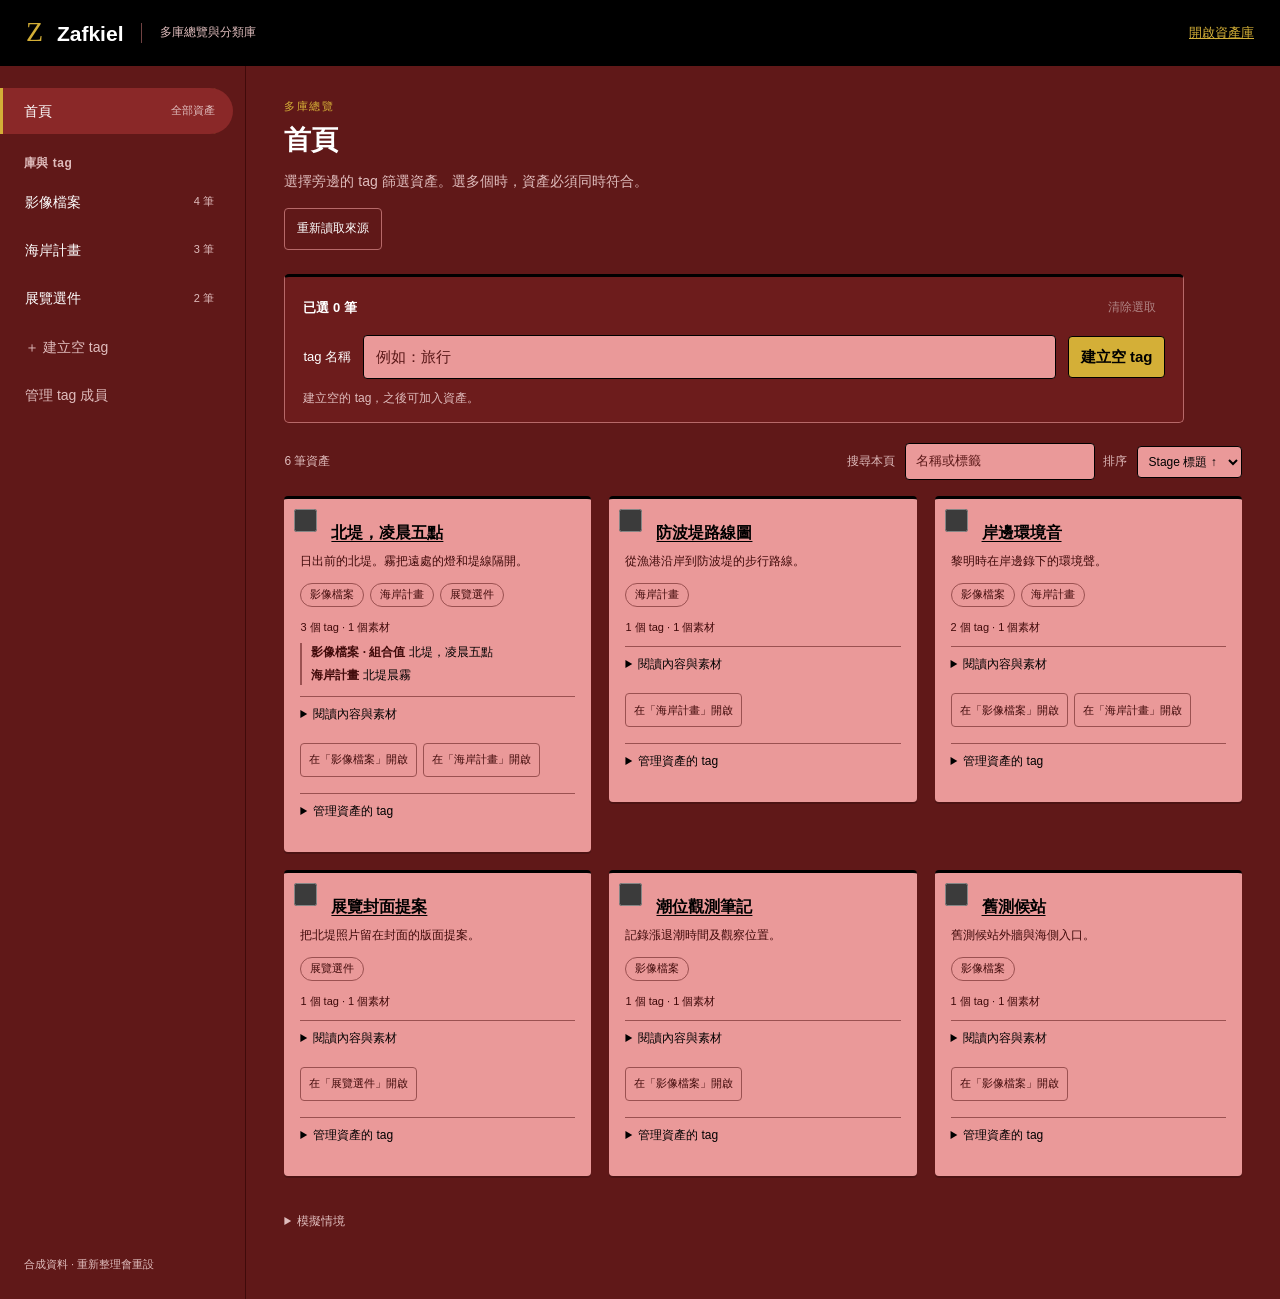
==== commit e5470881: "Refresh synthetic workflow demos" ====
--- a/chet/index.html
+++ b/chet/index.html
@@ -36,6 +36,16 @@
 .member-row button{min-height:34px;font-size:12px;flex-shrink:0;border-color:var(--line)}.asset-card .member-row button{border-color:#9b5151}.asset-card .member-row button:hover:not(:disabled){background:#f0aaaa}.tag-status{font-size:12px;margin-top:9px;color:#ffe19b;overflow-wrap:anywhere}
 .asset-card .tag-status{color:#400a0a}.tag-status:empty{display:none}.asset-card .full-body{overflow-wrap:anywhere}.asset-card.missing h2{color:#400a0a}
 .inline-note{margin:10px 0 0}.identity-note button{border-color:var(--line);min-height:36px}.entry-panel li{overflow-wrap:anywhere}.open-samples{display:inline-block;margin-top:8px;background:var(--gold);border:1px solid #000;border-radius:4px;color:#000;padding:9px 14px;font-weight:700;text-decoration:none}
+#tag-manager{scroll-margin-top:12px}#manager-rows{margin-top:9px}
+.asset-open{color:#000;min-height:28px;padding:0;text-align:left;font-weight:700;overflow-wrap:anywhere;text-decoration:underline;text-underline-offset:3px}
+.asset-open:hover{background:transparent;color:#531717}.source-actions button{min-height:34px;font-size:11px;padding:5px 8px}
+.reader-dialog{width:min(820px,calc(100% - 40px));max-height:calc(100% - 65px);margin:45px auto auto;overflow:auto;padding:20px 30px 35px;background:var(--panel);color:#fff;border:1px solid var(--line);border-top:4px solid #000;border-radius:10px;box-shadow:0 8px 25px #0004}
+.reader-dialog::backdrop{background:#0008;backdrop-filter:blur(1px)}.reader-dialog h2{font-size:25px;line-height:1.4;margin:8px 0 16px;overflow-wrap:anywhere}.reader-dialog h2:focus{outline:none}
+.reader-controls{display:flex;align-items:center;justify-content:space-between;gap:8px}.reader-controls p{margin:0}.reader-dialog .chip{border-color:var(--line);color:var(--muted)}.reader-dialog .full-body{margin-top:16px}
+.reader-preview{margin-top:18px}.reader-preview h3{font-size:15px;margin:0 0 9px}
+.reader-material{width:fit-content;max-width:100%;overflow-wrap:anywhere}.reader-material summary{display:grid;gap:4px;cursor:pointer;font-size:12px;color:var(--muted)}
+.reader-file-type{display:grid;place-items:center;width:142px;max-width:100%;height:100px;border-radius:7px;background:#260909;color:var(--gold);font-size:24px}
+@media(max-width:650px){.reader-dialog{width:calc(100% - 20px);max-height:calc(100% - 30px);margin:15px auto auto;padding:12px 18px 25px}}
 @media(max-width:650px){#source-links{width:100%}nav button.tag-filter,nav button.add-library{width:auto;min-height:40px;padding:7px 10px;border-radius:4px;font-size:12px;gap:4px}nav button.tag-filter[aria-pressed=true]{box-shadow:inset 0 -2px var(--gold)}.result-tools{width:100%}.result-tools .search-label{min-width:0}.result-tools select{width:auto}.sidebar-foot{padding-top:0}.entry-panel .intro{margin-bottom:12px}}
   </style>
 </head>
@@ -60,7 +70,7 @@
       <section id="workspace-page" aria-labelledby="view-title">
         <div class="view-heading"><div><p class="eyebrow">多庫總覽</p><h1 id="view-title" tabindex="-1">首頁</h1></div></div>
         <p class="intro">選擇旁邊的 tag 篩選資產。選多個時，資產必須同時符合。</p>
-        <div class="view-actions"><button id="reload" type="button">重新讀取來源</button></div>
+        <div class="view-actions"><button id="reload" type="button">重新讀取來源</button><button id="add-to-tag" class="primary" type="button" aria-controls="tag-manager" aria-expanded="false" hidden>加入資產</button></div>
         <section class="keep" aria-label="建立 tag"><form id="create-form">
           <div class="selection-row"><strong id="selection-count" role="status">已選 0 筆</strong><button id="clear-selection" type="button" disabled>清除選取</button></div>
           <div class="create-row"><label for="collection-name">tag 名稱</label><input id="collection-name" maxlength="36" autocomplete="off" placeholder="例如：旅行" required><button id="create-submit" class="primary" type="submit">建立空 tag</button></div>
@@ -69,7 +79,7 @@
         <div id="created-notice" class="created-notice" role="status" hidden><span id="created-message"></span><button id="created-link" type="button">查看這個 tag →</button></div>
         <section id="tag-manager" class="keep" aria-labelledby="manage-heading" hidden>
           <div class="selection-row"><strong id="manage-heading">管理 tag 成員</strong><button id="close-manager" type="button">關閉</button></div>
-          <label for="manage-tag">選擇 tag </label><select id="manage-tag" class="manage-select"></select><div id="manager-rows"></div><p id="manager-status" class="tag-status" role="status"></p>
+          <label for="manage-tag">目標 tag </label><select id="manage-tag" class="manage-select"></select><div id="manager-rows"></div><p id="manager-status" class="tag-status" role="status"></p>
         </section>
         <p id="membership-status" class="tag-status" role="status"></p>
         <div class="results-bar"><p id="asset-count" role="status"></p><div class="result-tools"><label class="search-label" for="search">搜尋本頁<input id="search" type="search" placeholder="名稱或標籤"></label><label class="search-label" for="sort">排序<select id="sort"><option value="asc">Stage 標題 ↑</option><option value="desc">Stage 標題 ↓</option></select></label></div></div>
@@ -79,6 +89,12 @@
       <noscript>請啟用 JavaScript。</noscript>
     </main>
   </div>
+  <dialog id="asset-page" class="reader-dialog" aria-labelledby="reader-title">
+    <div class="reader-controls"><p id="reader-context" class="eyebrow"></p><button id="close-asset" type="button" aria-label="關閉資產" title="關閉資產">×</button></div>
+    <h2 id="reader-title" tabindex="-1"></h2><div class="chips" id="reader-tags"></div>
+    <section id="reader-preview" class="reader-preview" aria-labelledby="reader-preview-title"><h3 id="reader-preview-title">檔案預覽（1）</h3><details id="reader-material" class="reader-material"><summary><span id="reader-file-type" class="reader-file-type" aria-hidden="true"></span><span id="reader-material-name"></span></summary><p class="hint">合成素材的登記資料。</p></details></section>
+    <article id="reader-body" class="full-body"></article>
+  </dialog>
   <script>
   'use strict';
   const assets = [
@@ -97,7 +113,7 @@
   const $ = id => document.getElementById(id);
   const collator = new Intl.Collator('zh-Hant');
   const esc = s => String(s).replace(/[&<>"']/g,c=>({'&':'&amp;','<':'&lt;','>':'&gt;','"':'&quot;',"'":'&#39;'}[c]));
-  let tags,changes,filters,selected,unavailable,manager,nextTag,emptyMode,created;
+  let tags,changes,filters,selected,unavailable,manager,managerMode,nextTag,emptyMode,created;
   const tagById = id => tags.find(tag=>tag.id===id);
   const hasMember = (tag,id) => changes.get(tag.id)?.get(id) ?? tag.members.includes(id);
   const memberTags = id => tags.filter(tag=>!unavailable.has(tag.id)&&hasMember(tag,id));
@@ -108,7 +124,7 @@
   const displayTitle = asset => title(asset)||'來源無法讀取';
 
   function reset() {
-    tags=[...sourceTags];changes=new Map();filters=new Set();selected=new Set();unavailable=new Set();manager=null;created=null;nextTag=1;emptyMode=false;
+    tags=[...sourceTags];changes=new Map();filters=new Set();selected=new Set();unavailable=new Set();manager=null;managerMode=null;created=null;nextTag=1;emptyMode=false;
     $('search').value='';$('sort').value='asc';$('create-form').reset();$('name-error').textContent='';$('membership-status').textContent='';$('manager-status').textContent='';
     render();
   }
@@ -135,29 +151,56 @@
       return `<button class="tag-filter" type="button" data-action="filter" data-id="${tag.id}" aria-pressed="${filters.has(tag.id)}" ${offline?'disabled aria-describedby="read-status"':''}><span class="tag-label">${esc(tag.name)}</span><span class="tag-count">${count}</span></button>`;
     }).join('');
     $('registered').innerHTML=tags.map(tag=>`<li>${esc(tag.name)}${unavailable.has(tag.id)?'（讀取失敗）':''}</li>`).join('');
-    $('manage-tags').setAttribute('aria-expanded',String(Boolean(manager)));
+    $('manage-tags').setAttribute('aria-expanded',String(managerMode==='members'));
+    $('add-to-tag').hidden=![...filters].some(id=>!unavailable.has(id));
+    $('add-to-tag').setAttribute('aria-expanded',String(managerMode==='add'));
   }
   function memberButton(tag,asset,mode) {
-    const offline=unavailable.has(tag.id),member=hasMember(tag,asset.id),name=mode==='tag'?displayTitle(asset):tag.name;
-    return `<div class="member-row"><span>${esc(name)}${offline?'（暫時無法讀取）':''}</span><button type="button" data-action="member" data-mode="${mode}" data-tag="${tag.id}" data-id="${asset.id}" aria-label="${offline?'無法管理':member?'移出':'加入'} ${esc(name)}" ${offline?'disabled':''}>${offline?'不可用':member?'移出':'加入'}</button></div>`;
+    const member=hasMember(tag,asset.id),blocked=unavailable.has(tag.id)||(!member&&!title(asset));
+    const name=mode==='asset'?tag.name:displayTitle(asset);
+    return `<div class="member-row"><span>${esc(name)}${blocked?'（暫時無法讀取）':''}</span><button type="button" data-action="member" data-mode="${mode}" data-tag="${tag.id}" data-id="${asset.id}" aria-label="${blocked?'無法管理':member?'移出':'加入'} ${esc(name)}" ${blocked?'disabled':''}>${blocked?'不可用':member?'移出':'加入'}</button></div>`;
   }
   function renderManager(){
-    $('tag-manager').hidden=!manager;
-    if(!manager)return;
-    const tag=tagById(manager);
-    $('manage-tag').innerHTML=tags.map(item=>`<option value="${item.id}" ${item.id===manager?'selected':''}>${esc(item.name)}${unavailable.has(item.id)?'（不可用）':''}</option>`).join('');
-    $('manager-rows').innerHTML=unavailable.has(tag.id)?'<p class="hint">暫時無法讀取這個 tag 的成員。</p>':sorted(knownAssets()).map(asset=>memberButton(tag,asset,'tag')).join('');
+    $('tag-manager').hidden=!managerMode;
+    if(!managerMode)return;
+    const adding=managerMode==='add',tag=tagById(manager);
+    const choices=adding?tags.filter(item=>filters.has(item.id)):tags;
+    $('manage-heading').textContent=adding?'加入既有資產':'管理 tag 成員';
+    $('manage-tag').innerHTML=(adding?'<option value="" disabled>請選擇一個目標 tag</option>':'')+choices.map(item=>`<option value="${item.id}" ${adding&&unavailable.has(item.id)?'disabled':''}>${esc(item.name)}${unavailable.has(item.id)?'（不可用）':''}</option>`).join('');
+    $('manage-tag').value=manager||'';
+    let content;
+    if(!tag)content='<p class="hint">請先指定一個要加入資產的 tag。</p>';
+    else if(unavailable.has(tag.id))content='<p class="hint">暫時無法讀取這個 tag 的成員。</p>';
+    else {
+      const candidates=sorted(knownAssets().filter(asset=>!adding||(!hasMember(tag,asset.id)&&title(asset))));
+      content=(adding?'<p class="hint">可從其他已登記的 tag 加入現有資產。</p>':'')+(candidates.map(asset=>memberButton(tag,asset,adding?'add':'tag')).join('')||'<p class="hint">沒有可加入的資產。</p>');
+    }
+    $('manager-rows').innerHTML=content;
   }
   function renderCard(asset, expanded){
     const rows=opinions(asset),conflict=new Set(rows.map(item=>item.value)).size>1,tagsForAsset=memberTags(asset.id);
     return `<article class="asset-card${selected.has(asset.id)?' selected':''}${rows.length?'':' missing'}" data-asset-id="${asset.id}">
       <input class="asset-select" type="checkbox" data-action="select" data-id="${asset.id}" aria-label="選取 ${esc(displayTitle(asset))}" ${selected.has(asset.id)?'checked':''} ${rows.length?'':'disabled'}>
-      <div class="card-content"><h2>${esc(displayTitle(asset))}</h2><p class="card-caption">${rows.length?esc(asset.body):'已知成員，來源意見暫時無法讀取。'}</p>
+      <div class="card-content"><h2><button class="asset-open" type="button" data-action="open-asset" data-id="${asset.id}" aria-label="開啟 ${esc(displayTitle(asset))}">${esc(displayTitle(asset))}</button></h2><p class="card-caption">${rows.length?esc(asset.body):'已知成員，來源意見暫時無法讀取。'}</p>
       <div class="chips">${tagsForAsset.map(tag=>`<span class="chip">${esc(tag.name)}</span>`).join('')}</div>
       <p class="source-badge">${tagsForAsset.length} 個 tag${rows.length?' · 1 個素材':''}</p>
       ${conflict?`<div class="source-opinions">${rows.map(({tag,value},i)=>`<p><strong>${esc(tag.name)}${i===0?' · 組合值':''}</strong> ${esc(value)}</p>`).join('')}</div>`:''}
       ${rows.length?`<details class="asset-reader" data-asset-detail="reader" ${expanded.has(asset.id+':reader')?'open':''}><summary>閱讀內容與素材</summary><p class="full-body">${esc(asset.body)}</p><p class="card-caption">${esc(asset.material)}（示意）</p></details>`:''}
+      ${rows.length?`<div class="source-actions">${rows.map(({tag})=>`<button type="button" data-action="open-asset" data-id="${asset.id}" data-tag="${tag.id}">在「${esc(tag.name)}」開啟</button>`).join('')}</div>`:''}
       <details class="member-controls" data-asset-detail="member" ${expanded.has(asset.id+':member')?'open':''}><summary>管理資產的 tag</summary>${tags.map(tag=>memberButton(tag,asset,'asset')).join('')}<p class="tag-status" data-feedback="${asset.id}" role="status"></p></details></div></article>`;
+  }
+  function openAsset(asset,origin){
+    const rows=opinions(asset),source=rows.find(({tag})=>tag.id===origin);
+    $('reader-context').textContent=source?`${source.tag.name} · 來源資產`:'多庫總覽 · 資產內容';
+    $('reader-title').textContent=source?.value||displayTitle(asset);
+    $('reader-tags').innerHTML=memberTags(asset.id).map(tag=>`<span class="chip">${esc(tag.name)}</span>`).join('');
+    $('reader-body').textContent=rows.length?asset.body:'目前無法讀取這筆資產的來源內容。';
+    $('reader-preview').hidden=!rows.length;
+    $('reader-material').open=false;
+    $('reader-material-name').textContent=rows.length?asset.material:'';
+    $('reader-file-type').textContent=rows.length?asset.material.split('.').pop().toUpperCase():'';
+    $('asset-page').showModal();
+    $('reader-title').focus();
   }
   function renderCards(){
     const invalid=[...filters].some(id=>unavailable.has(id)),q=$('search').value.trim().toLocaleLowerCase();
@@ -192,21 +235,24 @@
     if(unavailable.has(tag))return;
     if(filters.has(tag))filters.delete(tag);else filters.add(tag);
     $('membership-status').textContent='';
+    if(managerMode==='add'){manager=null;managerMode=null;}
     if(location.hash==='#/open')location.hash='#/home';
     render();
   }
   function toggleMember(tag,asset,mode){
     if(unavailable.has(tag.id))return;
     const member=hasMember(tag,asset.id);
+    if(!member&&!title(asset))return;
     $('membership-status').textContent='';
     const announce=message=>{
-      const region=mode==='tag'?$('manager-status'):$('assets').querySelector(`[data-feedback="${asset.id}"]`);
+      const region=mode==='asset'?$('assets').querySelector(`[data-feedback="${asset.id}"]`):$('manager-status');
       (region||$('membership-status')).textContent=message;
     };
     if(member&&memberTags(asset.id).length===1){announce('示範保留至少一個可讀 tag。');return;}
     if(!changes.has(tag.id))changes.set(tag.id,new Map());
     changes.get(tag.id).set(asset.id,!member);
     render();announce(`${displayTitle(asset)}已${member?'從工作環境移出':'加入'}「${tag.name}」。`);
+    if(mode==='add')($('manager-rows').querySelector('button')||$('manage-tag')).focus({preventScroll:true});
   }
   document.addEventListener('click',event=>{
     const button=event.target.closest('button[data-action]');
@@ -214,17 +260,27 @@
     const {action,id,tag,mode}=button.dataset;
     if(action==='filter')setFilter(id);
     if(action==='member')toggleMember(tagById(tag),assets.find(asset=>asset.id===id),mode);
+    if(action==='open-asset')openAsset(assets.find(asset=>asset.id===id),tag);
   });
   $('assets').addEventListener('change',event=>{
     const checkbox=event.target.closest('.asset-select');if(!checkbox)return;
     if(checkbox.checked)selected.add(checkbox.dataset.id);else selected.delete(checkbox.dataset.id);
     emptyMode=false;checkbox.closest('.asset-card').classList.toggle('selected',checkbox.checked);renderCreate();
   });
-  $('home-link').addEventListener('click',()=>{filters.clear();$('membership-status').textContent='';render();});
+  $('home-link').addEventListener('click',()=>{filters.clear();if(managerMode==='add'){manager=null;managerMode=null;}$('membership-status').textContent='';render();});
   $('create-empty').addEventListener('click',()=>{emptyMode=true;render();location.hash='#/home';setRoute();$('collection-name').focus();});
   $('clear-selection').addEventListener('click',()=>{selected.clear();emptyMode=false;render();});
-  $('manage-tags').addEventListener('click',()=>{manager=[...filters].find(id=>!unavailable.has(id))||sourceTags[0].id;location.hash='#/home';setRoute();$('manage-tag').focus();});
-  $('close-manager').addEventListener('click',()=>{manager=null;$('manager-status').textContent='';render();$('manage-tags').focus();});
+  function openManager(mode){
+    managerMode=mode;
+    manager=mode==='add'?(filters.size===1?[...filters][0]:null):([ ...filters ].find(id=>!unavailable.has(id))||tags.find(item=>!unavailable.has(item.id))?.id);
+    $('manager-status').textContent='';
+    if(location.hash==='#/open')location.hash='#/home';
+    setRoute();$('manage-tag').focus();
+  }
+  $('manage-tags').addEventListener('click',()=>openManager('members'));
+  $('add-to-tag').addEventListener('click',()=>openManager('add'));
+  $('close-manager').addEventListener('click',()=>{const back=managerMode==='add'?'add-to-tag':'manage-tags';manager=null;managerMode=null;$('manager-status').textContent='';render();($(back).hidden?$('manage-tags'):$(back)).focus();});
+  $('close-asset').addEventListener('click',()=>$('asset-page').close());
   $('manage-tag').addEventListener('change',event=>{manager=event.target.value;$('manager-status').textContent='';renderManager();});
   $('create-form').addEventListener('submit',event=>{
     event.preventDefault();const field=$('collection-name'),name=field.value.trim();
@@ -234,7 +290,7 @@
     created={id:`new-${nextTag++}`,name,members};tags.push(created);
     if(!emptyMode)selected.clear();emptyMode=false;field.value='';$('name-error').textContent='';render();$('created-link').focus();
   });
-  $('created-link').addEventListener('click',()=>{if(!created)return;filters=new Set([created.id]);render();});
+  $('created-link').addEventListener('click',()=>{if(!created)return;filters=new Set([created.id]);if(managerMode==='add'){manager=null;managerMode=null;}render();});
   $('search').addEventListener('input',renderCards);$('sort').addEventListener('change',renderCards);
   $('toggle-a').addEventListener('click',()=>{unavailable.add('archive');for(const id of selected)if(!title(assets.find(asset=>asset.id===id)))selected.delete(id);render();});
   $('reload').addEventListener('click',()=>{unavailable.clear();render();});
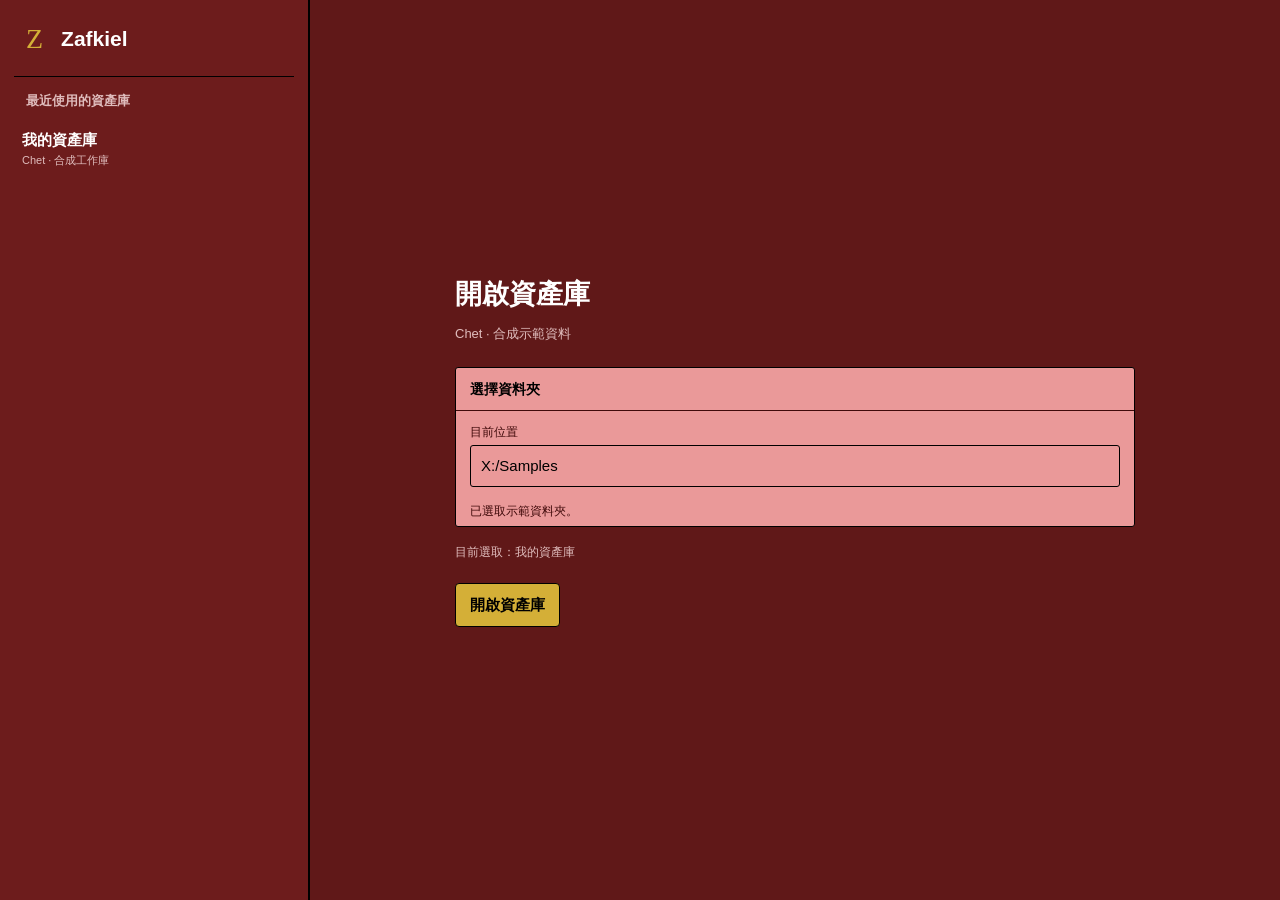
==== commit 8d6737e4: "Refresh synthetic workflow demos" ====
--- a/chet/index.html
+++ b/chet/index.html
@@ -7,7 +7,6 @@
   <title>多庫總覽 — Zafkiel</title>
   <link rel="icon" href="data:,">
   <style>
-/* web/chet/style.css from 370d35741ab415f8f4dd958ccf69ddff6b3ee417 */
 /* Visual vocabulary from web/entry and web/capture on main. */
 :root{font:15px/1.6 "Segoe UI","Microsoft JhengHei",sans-serif;color-scheme:dark;color:#fff;background:#601818;--panel:#6d1c1c;--card:#ea9999;--muted:#dfbcbc;--gold:#d4af37;--line:#b76969;--hover:#7a2020}
 *{box-sizing:border-box}body{margin:0}button,input{font:inherit}button,a,input,summary{-webkit-tap-highlight-color:transparent}button{border:1px solid transparent;background:transparent;color:inherit;border-radius:4px;cursor:pointer;padding:8px 12px;min-height:42px}button:hover{background:var(--hover)}button:disabled{opacity:.45;cursor:default}button.primary{background:var(--gold);color:#000;border-color:#000;font-weight:700}button.primary:hover:not(:disabled){background:#f0c850}a{color:inherit}button:focus-visible,a:focus-visible,input:focus-visible,summary:focus-visible{outline:3px solid var(--gold);outline-offset:3px}input{border:1px solid #000;background:var(--card);color:#000;padding:9px 12px;border-radius:4px;min-width:0}input::placeholder{color:#5a1818}input[type=checkbox]{accent-color:var(--gold);width:23px;height:23px;flex-shrink:0;cursor:pointer}h1{font-size:27px;line-height:1.3;margin:4px 0 12px}h1:focus{outline:none}p{margin:0 0 16px}[hidden]{display:none!important}
@@ -22,6 +21,25 @@
 .source-input{display:grid;grid-template-columns:minmax(0,1fr) auto;gap:6px;margin:18px 0}.source-input label{grid-column:1/-1;font-size:12px;color:var(--muted)}.source-input input{width:100%}#open-submit{margin-top:18px}#existing-form{border-top:1px solid var(--line);margin-top:28px;padding-top:18px}#existing-form h2{font-size:18px;margin:0 0 12px}#existing-form label,.destination-label{display:block;font-size:12px;color:var(--muted);margin:14px 0 6px}#existing-path,#destination{width:100%}#existing-submit{margin-top:12px}#destination-preview,.view-heading+p{overflow-wrap:anywhere}.asset-card .card-content{padding:20px 16px}.asset-card:has(.asset-select) .card-content h2{padding-left:30px;min-height:28px}.asset-details dd{white-space:pre-wrap}.asset-issue{font-size:12px;font-weight:700}.created-notice span{min-width:0}.created-notice a{flex-shrink:1}#source-links a,#collection-links a{overflow-wrap:anywhere;min-width:0}#reload{border:1px solid var(--line);font-size:12px}#sample-paths{margin-top:14px;color:var(--gold)}.card-caption{white-space:pre-wrap;overflow-wrap:anywhere}#create-panel{scroll-margin-top:20px}
 
 .asset-reader{border-top:1px solid #9b5151;margin-top:14px;padding-top:10px}.asset-reader summary{cursor:pointer;min-height:32px}.full-body{white-space:pre-wrap;overflow-wrap:anywhere;font-size:14px}.material-button,.source-actions button{color:#400a0a;border:1px solid #9b5151;margin:6px 0;padding:8px;max-width:100%;overflow-wrap:anywhere}.material-result a{display:block;color:#400a0a;font-size:12px;overflow-wrap:anywhere}.material-preview{display:block;width:100%;max-height:360px;object-fit:contain}.source-actions{display:flex;gap:6px;flex-wrap:wrap}.known-source{border:1px solid var(--line);margin:4px;padding:8px;overflow-wrap:anywhere}#pick-destination,#pick-existing{margin:10px 10px 0 0}#known-sources h2{font-size:15px}.source-input button{min-height:40px}
+@scope (#launcher) {
+:root{font:15px/1.5 "Noto Sans TC","Microsoft JhengHei","PingFang TC",system-ui,sans-serif;color:#fff;background:#601818;--bg:#601818;--panel:#6d1c1c;--card:#ea9999;--line:#000;--accent:#000;--accent-hi:#2a0505;--gold:#d4af37;--ink:#fff;--mut:#c09a9a;--mut-card:#400a0a;--chip:#7a2020;--chip-hi:#8a2828}
+*{box-sizing:border-box}body{margin:0;background:var(--bg);color:var(--ink)}button,input{font:inherit}button{border:1px solid var(--line);background:var(--chip);color:#fff;border-radius:3px;cursor:pointer;padding:8px 16px;white-space:nowrap}button:hover{background:var(--chip-hi)}button:disabled{opacity:.5;cursor:default}button.primary{background:var(--gold);border-color:#000;color:#000;font-weight:700}button.primary:hover{background:#f0c850}button:focus-visible,a:focus-visible,input:focus-visible,summary:focus-visible{outline:2px solid var(--gold);outline-offset:2px}a{color:inherit}
+.entry-layout{min-height:100dvh;display:grid;grid-template-columns:minmax(260px,310px) minmax(0,1fr)}.vault-sidebar{border-right:2px solid var(--line);background:var(--panel);display:flex;flex-direction:column;min-width:0;padding:22px 14px}.brand{font-size:21px;font-weight:900;text-decoration:none;display:flex;align-items:center;gap:10px;padding:0 12px 20px}.brand span{font:28px Georgia,serif;color:var(--gold)}.sidebar-heading{padding:14px 12px 8px;border-top:1px solid var(--line);display:flex;align-items:baseline;gap:8px}.sidebar-heading h2{font-size:13px;font-weight:700;color:var(--mut);margin:0;flex:1}.sidebar-heading span{font-size:12px;color:var(--mut)}.vault-list{overflow:auto;min-height:90px;max-height:calc(100dvh - 190px)}.vault-row{display:flex;align-items:center;gap:5px;border-radius:3px;padding:3px 5px}.vault-row:hover,.vault-row:focus-within{background:var(--chip-hi)}.vault-open{min-width:0;width:100%;border:0;background:none;text-align:left;padding:9px 8px;display:flex;flex-direction:column;white-space:normal}.vault-open:hover{background:none}.vault-title{font-size:15px;font-weight:700;overflow:hidden;text-overflow:ellipsis;white-space:nowrap;width:100%}.vault-path{font-size:11px;color:var(--mut);overflow:hidden;text-overflow:ellipsis;white-space:nowrap;width:100%}.vault-close{border:0;color:#fff;font-size:12px;padding:5px;align-self:flex-start}.empty-list{padding:12px;color:var(--mut);font-size:13px}.sidebar-note{margin-top:auto;padding:12px;color:var(--mut);font-size:12px}
+.sidebar-note a{color:var(--gold);display:inline-block;margin-top:8px}
+.entry-main{min-width:0;display:grid;place-items:center;padding:40px 28px}.entry-content{width:min(670px,100%)}#status{font-size:13px;color:var(--mut);margin:20px 4px 0;min-height:20px;overflow-wrap:anywhere}#status:empty{min-height:0;margin:0}
+#folder-filter{display:block;width:calc(100% - 28px);margin:0 14px 10px}
+
+#form{border:2px solid var(--line);border-radius:3px;padding:28px;background:var(--panel);box-shadow:0 2px 8px #0003}#form h1{font-size:22px;margin:12px 0 4px;font-weight:900}.form-intro{color:var(--mut);font-size:13px;margin:0 0 22px}.folder-picker{border:1px solid var(--line);border-radius:3px;overflow:hidden;background:var(--card);color:#000}.picker-heading{display:flex;align-items:center;gap:10px;justify-content:space-between;padding:10px 14px;border-bottom:1px solid #400a0a}.picker-heading h2{font-size:14px;margin:0;font-weight:900}.picker-heading>div{display:flex;gap:4px}.picker-heading button{border:0;padding:5px 8px;font-size:12px;background:#000;color:#fff}.picker-heading button:hover{background:var(--accent-hi)}.folder-picker label{display:block;padding:12px 14px 2px;color:var(--mut-card);font-size:12px}.path-row{display:flex;gap:6px;padding:0 14px 10px}.path-row input{flex:1;min-width:0}.path-row button{padding:6px 10px;background:#000;color:#fff}.path-row button:hover{background:var(--accent-hi)}input{border:1px solid #000;border-radius:3px;padding:8px 10px;background:var(--card);color:#000}input::placeholder{color:var(--mut-card)}#folders{height:194px;overflow:auto;border-top:1px solid #400a0a;border-bottom:1px solid #400a0a;padding:4px}.folder-item{display:block;width:100%;border:0;text-align:left;overflow:hidden;text-overflow:ellipsis;padding:7px 10px;white-space:nowrap;background:transparent;color:#000}.folder-item:hover{background:#f4b4b4}.folder-item::before{content:'▸';color:var(--mut-card);margin-right:10px}.folder-status{min-height:20px;font-size:12px;color:var(--mut-card);padding:5px 14px;margin:0;overflow-wrap:anywhere}.folder-picker .subtle{border:0;margin:0 10px 8px;background:#000;color:#fff;font-size:12px;white-space:normal;text-align:left}.folder-picker .subtle:hover{background:var(--accent-hi)}.selection-note{font-size:12px;color:var(--mut);overflow-wrap:anywhere;min-height:20px;margin:12px 0}.form-actions{display:flex;gap:8px;flex-wrap:wrap}[hidden]{display:none!important}
+@media(max-width:680px){.entry-layout{display:flex;flex-direction:column}.vault-sidebar{border-right:0;border-bottom:2px solid var(--line);padding:10px 14px 8px}.brand{padding:0 4px 6px}.sidebar-heading{padding:6px 4px}.vault-list{max-height:170px;min-height:0}.sidebar-note{display:none}.entry-main{display:block;padding:26px 16px}#form{padding:18px}.picker-heading{flex-wrap:wrap}}
+
+.workspace-link{display:block;margin:16px 0;padding:12px;border:1px solid currentColor;border-radius:6px;color:inherit;text-decoration:none}
+}
+#launcher{--bg:#601818;--line:#000;--mut:#dfbcbc;--mut-card:#400a0a;--chip:#7a2020;--chip-hi:#8a2828;--accent:#000;--accent-hi:#2a0505}
+#launcher .entry-main{padding:28px clamp(16px,5vw,72px)}#launcher .entry-content{width:min(100%,680px)}#launcher .folder-picker{margin-bottom:16px}#launcher .vault-open{text-decoration:none}
+#workspace-shell header{gap:12px}#workspace-shell header .brand{flex-shrink:0}#workspace-shell header #search{margin-right:auto;width:min(700px,50vw);padding:10px 14px}#workspace-shell header #new{min-width:42px;color:var(--gold);font-size:22px}
+#composer.keep{max-width:600px;margin:0 auto 25px;padding:0}#composer .capture-line{display:flex;width:100%;justify-content:space-between;text-align:left;padding:13px 18px;color:var(--muted)}#expanded{padding:14px 16px 10px}#expanded input,#expanded textarea{background:transparent;color:#fff;border:0;padding:4px 0;width:100%;font:inherit}#expanded input{font-weight:700}#expanded textarea{min-height:100px;resize:vertical}#expanded input::placeholder,#expanded textarea::placeholder{color:var(--muted)}.note-toolbar{display:flex;justify-content:end;gap:8px}#chet-tools{margin:16px 0;color:var(--muted)}#chet-tools summary{cursor:pointer;font-size:13px}#chet-tools .keep{color:white}
+.sr-only{position:absolute;width:1px;height:1px;overflow:hidden;clip-path:inset(50%)}
+@media(max-width:650px){#workspace-shell header #search{order:5;width:100%;flex-basis:100%}#workspace-shell header .manage-link{margin-left:auto}#workspace-shell header #new{min-width:32px;padding:0 5px}#launcher .entry-main{padding-top:20px}}
 /* The demo adds tag filters and membership controls to the existing Chet shell. */
 nav button.tag-filter,nav button.add-library{font:inherit;font-size:14px;display:flex;align-items:center;text-align:left;justify-content:space-between;gap:8px;width:100%;padding:12px 18px 12px 24px;border-radius:0 26px 26px 0;overflow-wrap:anywhere}
 nav button.tag-filter[aria-pressed=true]{background:#8a2828;box-shadow:inset 3px 0 var(--gold)}
@@ -50,7 +68,12 @@
   </style>
 </head>
 <body>
-  <header><a class="brand" href="#/home"><span aria-hidden="true">Z</span> Zafkiel</a><span class="demo-badge">多庫總覽與分類庫</span><a class="manage-link" href="#/open">開啟資產庫</a></header>
+  <div id="launcher"><section id="entry-page" class="entry-layout" aria-labelledby="entry-title">
+    <aside class="vault-sidebar"><a class="brand" href="#/open"><span aria-hidden="true">Z</span> Zafkiel</a><div class="sidebar-heading"><h2>最近使用的資產庫</h2></div><div class="vault-list"><a class="vault-open" href="#/home"><strong class="vault-title">我的資產庫</strong><small class="vault-path">Chet · 合成工作庫</small></a></div></aside>
+    <main class="entry-main"><div class="entry-content"><form id="open-vault"><h1 id="entry-title" tabindex="-1">開啟資產庫</h1><p class="form-intro">Chet · 合成示範資料</p><div class="folder-picker"><div class="picker-heading"><h2>選擇資料夾</h2></div><label for="browse-path">目前位置</label><div class="path-row"><input id="browse-path" value="X:/Samples" readonly></div><p class="folder-status">已選取示範資料夾。</p></div><p class="selection-note">目前選取：我的資產庫</p><div class="form-actions"><button class="primary open-samples" type="submit">開啟資產庫</button></div></form></div></main>
+  </section></div>
+  <div id="workspace-shell" hidden>
+  <header><a class="brand" href="#/home"><span aria-hidden="true">Z</span> Zafkiel</a><label class="sr-only" for="search">搜尋資產</label><input id="search" type="search" placeholder="搜尋" autocomplete="off"><a class="manage-link" href="#/open">我的資產庫</a><button id="new" type="button" aria-label="新增記事" title="新增記事">＋</button></header>
   <div class="layout">
     <aside><nav aria-label="資產導覽">
       <a id="home-link" href="#/home">首頁 <span>全部資產</span></a>
@@ -60,34 +83,31 @@
     </nav><div class="sidebar-foot"><p>合成資料 · 重新整理會重設</p></div></aside>
     <main>
       <p id="read-status" class="read-warning" role="status"></p>
-      <section id="entry-page" aria-labelledby="entry-title" hidden>
-        <div class="entry-panel"><p class="eyebrow">CHET / 多庫整理</p><h1 id="entry-title" tabindex="-1">開啟資產庫</h1>
-          <p class="intro">一起開啟已登記的庫。相同資產在總覽只顯示一次。</p>
-          <h2>已登記的資產庫</h2><ul id="registered"></ul>
-          <a class="open-samples" href="#/home">開啟多庫總覽</a><p class="demo-note">這份示範只使用合成庫。</p>
-        </div>
-      </section>
       <section id="workspace-page" aria-labelledby="view-title">
+        <article id="composer" class="keep" aria-label="新增記事"><button id="open" class="capture-line" type="button" aria-controls="expanded" aria-expanded="false">寫記事…<span aria-hidden="true">▧</span></button><form id="expanded" hidden><label class="sr-only" for="note-title">標題</label><input id="note-title" placeholder="標題" maxlength="200"><label class="sr-only" for="note-body">正文</label><textarea id="note-body" placeholder="輸入記事內容…"></textarea><div class="note-toolbar"><button id="cancel-note" type="button">取消</button><button id="complete" type="submit">關閉</button></div></form></article>
         <div class="view-heading"><div><p class="eyebrow">多庫總覽</p><h1 id="view-title" tabindex="-1">首頁</h1></div></div>
         <p class="intro">選擇旁邊的 tag 篩選資產。選多個時，資產必須同時符合。</p>
         <div class="view-actions"><button id="reload" type="button">重新讀取來源</button><button id="add-to-tag" class="primary" type="button" aria-controls="tag-manager" aria-expanded="false" hidden>加入資產</button></div>
+        <details id="chet-tools"><summary>建立分類庫（tag）</summary>
         <section class="keep" aria-label="建立 tag"><form id="create-form">
           <div class="selection-row"><strong id="selection-count" role="status">已選 0 筆</strong><button id="clear-selection" type="button" disabled>清除選取</button></div>
           <div class="create-row"><label for="collection-name">tag 名稱</label><input id="collection-name" maxlength="36" autocomplete="off" placeholder="例如：旅行" required><button id="create-submit" class="primary" type="submit">建立空 tag</button></div>
           <p id="create-context" class="hint"></p><p id="name-error" role="alert"></p>
         </form></section>
         <div id="created-notice" class="created-notice" role="status" hidden><span id="created-message"></span><button id="created-link" type="button">查看這個 tag →</button></div>
+        </details>
         <section id="tag-manager" class="keep" aria-labelledby="manage-heading" hidden>
           <div class="selection-row"><strong id="manage-heading">管理 tag 成員</strong><button id="close-manager" type="button">關閉</button></div>
           <label for="manage-tag">目標 tag </label><select id="manage-tag" class="manage-select"></select><div id="manager-rows"></div><p id="manager-status" class="tag-status" role="status"></p>
         </section>
         <p id="membership-status" class="tag-status" role="status"></p>
-        <div class="results-bar"><p id="asset-count" role="status"></p><div class="result-tools"><label class="search-label" for="search">搜尋本頁<input id="search" type="search" placeholder="名稱或標籤"></label><label class="search-label" for="sort">排序<select id="sort"><option value="asc">Stage 標題 ↑</option><option value="desc">Stage 標題 ↓</option></select></label></div></div>
+        <div class="results-bar"><p id="asset-count" role="status"></p><div class="result-tools"><label class="search-label" for="sort">排序<select id="sort"><option value="asc">Stage 標題 ↑</option><option value="desc">Stage 標題 ↓</option></select></label></div></div>
         <div id="assets" class="asset-grid"></div><p id="empty-results" class="empty-results" hidden></p>
         <details class="identity-note" id="scenario"><summary>模擬情境</summary><p>讓「影像檔案」暫時失聯，再用「重新讀取來源」模擬恢復。</p><button id="toggle-a" type="button">模擬「影像檔案」離線</button> <button id="reset" type="button">重設 demo</button></details>
       </section>
       <noscript>請啟用 JavaScript。</noscript>
     </main>
+  </div>
   </div>
   <dialog id="asset-page" class="reader-dialog" aria-labelledby="reader-title">
     <div class="reader-controls"><p id="reader-context" class="eyebrow"></p><button id="close-asset" type="button" aria-label="關閉資產" title="關閉資產">×</button></div>
@@ -97,7 +117,7 @@
   </dialog>
   <script>
   'use strict';
-  const assets = [
+  const fixtures = [
     {id:'north',body:'日出前的北堤。霧把遠處的燈和堤線隔開。',material:'北堤照片.jpg',titles:{archive:'北堤，凌晨五點',coast:'北堤晨霧'}},
     {id:'tide',body:'記錄漲退潮時間及觀察位置。',material:'潮位.txt',titles:{archive:'潮位觀測筆記'}},
     {id:'station',body:'舊測候站外牆與海側入口。',material:'測候站.jpg',titles:{archive:'舊測候站'}},
@@ -113,18 +133,19 @@
   const $ = id => document.getElementById(id);
   const collator = new Intl.Collator('zh-Hant');
   const esc = s => String(s).replace(/[&<>"']/g,c=>({'&':'&amp;','<':'&lt;','>':'&gt;','"':'&quot;',"'":'&#39;'}[c]));
-  let tags,changes,filters,selected,unavailable,manager,managerMode,nextTag,emptyMode,created;
+  let assets,tags,changes,filters,selected,unavailable,manager,managerMode,nextTag,emptyMode,created,noteSequence;
   const tagById = id => tags.find(tag=>tag.id===id);
   const hasMember = (tag,id) => changes.get(tag.id)?.get(id) ?? tag.members.includes(id);
   const memberTags = id => tags.filter(tag=>!unavailable.has(tag.id)&&hasMember(tag,id));
-  const knownAssets = () => assets.filter(asset=>memberTags(asset.id).length);
+  const knownAssets = () => assets.filter(asset=>asset.local||memberTags(asset.id).length);
   // The fixtures contain direct title opinions in registration order. OpenUSD supplies the resolved title in a real read.
-  const opinions = asset => sourceTags.flatMap(tag=>!unavailable.has(tag.id)&&Object.hasOwn(asset.titles,tag.id)?[{tag,value:asset.titles[tag.id]}]:[]);
+  const opinions = asset => asset.local?[{tag:{id:'work',name:'工作庫'},value:asset.title||'（空標題）'}]:sourceTags.flatMap(tag=>!unavailable.has(tag.id)&&Object.hasOwn(asset.titles,tag.id)?[{tag,value:asset.titles[tag.id]}]:[]);
   const title = asset => opinions(asset)[0]?.value ?? '';
   const displayTitle = asset => title(asset)||'來源無法讀取';
 
   function reset() {
-    tags=[...sourceTags];changes=new Map();filters=new Set();selected=new Set();unavailable=new Set();manager=null;managerMode=null;created=null;nextTag=1;emptyMode=false;
+    assets=[...fixtures];tags=[...sourceTags];changes=new Map();filters=new Set();selected=new Set();unavailable=new Set();manager=null;managerMode=null;created=null;nextTag=1;noteSequence=0;emptyMode=false;
+    resetNote();$('chet-tools').open=false;
     $('search').value='';$('sort').value='asc';$('create-form').reset();$('name-error').textContent='';$('membership-status').textContent='';$('manager-status').textContent='';
     render();
   }
@@ -137,20 +158,19 @@
     });
   }
   function setRoute({focus=false}={}){
-    const open=location.hash==='#/open';
-    $('entry-page').hidden=!open;$('workspace-page').hidden=open;
+    const open=location.hash!=='#/home';
+    $('launcher').hidden=!open;$('workspace-shell').hidden=open;$('workspace-page').hidden=open;
     if(focus) $(open?'entry-title':'view-title').focus();
     render();
   }
   function renderNav() {
-    const atHome=location.hash!=='#/open'&&!filters.size;
+    const atHome=location.hash==='#/home'&&!filters.size;
     if(atHome)$('home-link').setAttribute('aria-current','page');else $('home-link').removeAttribute('aria-current');
     $('source-links').innerHTML=tags.map(tag=>{
       const offline=unavailable.has(tag.id);
       const count=offline?'讀取失敗':`${assets.filter(asset=>hasMember(tag,asset.id)).length} 筆`;
       return `<button class="tag-filter" type="button" data-action="filter" data-id="${tag.id}" aria-pressed="${filters.has(tag.id)}" ${offline?'disabled aria-describedby="read-status"':''}><span class="tag-label">${esc(tag.name)}</span><span class="tag-count">${count}</span></button>`;
     }).join('');
-    $('registered').innerHTML=tags.map(tag=>`<li>${esc(tag.name)}${unavailable.has(tag.id)?'（讀取失敗）':''}</li>`).join('');
     $('manage-tags').setAttribute('aria-expanded',String(managerMode==='members'));
     $('add-to-tag').hidden=![...filters].some(id=>!unavailable.has(id));
     $('add-to-tag').setAttribute('aria-expanded',String(managerMode==='add'));
@@ -183,10 +203,10 @@
       <input class="asset-select" type="checkbox" data-action="select" data-id="${asset.id}" aria-label="選取 ${esc(displayTitle(asset))}" ${selected.has(asset.id)?'checked':''} ${rows.length?'':'disabled'}>
       <div class="card-content"><h2><button class="asset-open" type="button" data-action="open-asset" data-id="${asset.id}" aria-label="開啟 ${esc(displayTitle(asset))}">${esc(displayTitle(asset))}</button></h2><p class="card-caption">${rows.length?esc(asset.body):'已知成員，來源意見暫時無法讀取。'}</p>
       <div class="chips">${tagsForAsset.map(tag=>`<span class="chip">${esc(tag.name)}</span>`).join('')}</div>
-      <p class="source-badge">${tagsForAsset.length} 個 tag${rows.length?' · 1 個素材':''}</p>
+      <p class="source-badge">${tagsForAsset.length} 個 tag${rows.length&&asset.material?' · 1 個素材':''}</p>
       ${conflict?`<div class="source-opinions">${rows.map(({tag,value},i)=>`<p><strong>${esc(tag.name)}${i===0?' · 組合值':''}</strong> ${esc(value)}</p>`).join('')}</div>`:''}
-      ${rows.length?`<details class="asset-reader" data-asset-detail="reader" ${expanded.has(asset.id+':reader')?'open':''}><summary>閱讀內容與素材</summary><p class="full-body">${esc(asset.body)}</p><p class="card-caption">${esc(asset.material)}（示意）</p></details>`:''}
-      ${rows.length?`<div class="source-actions">${rows.map(({tag})=>`<button type="button" data-action="open-asset" data-id="${asset.id}" data-tag="${tag.id}">在「${esc(tag.name)}」開啟</button>`).join('')}</div>`:''}
+      ${rows.length?`<details class="asset-reader" data-asset-detail="reader" ${expanded.has(asset.id+':reader')?'open':''}><summary>閱讀內容與素材</summary><p class="full-body">${esc(asset.body)}</p>${asset.material?`<p class="card-caption">${esc(asset.material)}（示意）</p>`:''}</details>`:''}
+      ${rows.length&&!asset.local?`<div class="source-actions">${rows.map(({tag})=>`<button type="button" data-action="open-asset" data-id="${asset.id}" data-tag="${tag.id}">在「${esc(tag.name)}」開啟</button>`).join('')}</div>`:''}
       <details class="member-controls" data-asset-detail="member" ${expanded.has(asset.id+':member')?'open':''}><summary>管理資產的 tag</summary>${tags.map(tag=>memberButton(tag,asset,'asset')).join('')}<p class="tag-status" data-feedback="${asset.id}" role="status"></p></details></div></article>`;
   }
   function openAsset(asset,origin){
@@ -195,7 +215,7 @@
     $('reader-title').textContent=source?.value||displayTitle(asset);
     $('reader-tags').innerHTML=memberTags(asset.id).map(tag=>`<span class="chip">${esc(tag.name)}</span>`).join('');
     $('reader-body').textContent=rows.length?asset.body:'目前無法讀取這筆資產的來源內容。';
-    $('reader-preview').hidden=!rows.length;
+    $('reader-preview').hidden=!rows.length||!asset.material;
     $('reader-material').open=false;
     $('reader-material-name').textContent=rows.length?asset.material:'';
     $('reader-file-type').textContent=rows.length?asset.material.split('.').pop().toUpperCase():'';
@@ -206,7 +226,7 @@
     const invalid=[...filters].some(id=>unavailable.has(id)),q=$('search').value.trim().toLocaleLowerCase();
     const known=knownAssets();
     const scoped=invalid?[]:known.filter(asset=>[...filters].every(id=>hasMember(tagById(id),asset.id)));
-    const shown=sorted(scoped.filter(asset=>[displayTitle(asset),...memberTags(asset.id).map(tag=>tag.name)].join(' ').toLocaleLowerCase().includes(q)));
+    const shown=sorted(scoped.filter(asset=>[displayTitle(asset),asset.body,...memberTags(asset.id).map(tag=>tag.name)].join(' ').toLocaleLowerCase().includes(q)));
     const expanded=new Set([...$('assets').querySelectorAll('details[open]')].map(detail=>detail.closest('[data-asset-id]').dataset.assetId+':'+detail.dataset.assetDetail));
     $('asset-count').textContent=invalid?'篩選已暫停':`${q?`${shown.length} / `:''}${scoped.length} 筆${unavailable.size?'已知':''}資產`;
     $('assets').innerHTML=shown.map(asset=>renderCard(asset,expanded)).join('');
@@ -248,7 +268,7 @@
       const region=mode==='asset'?$('assets').querySelector(`[data-feedback="${asset.id}"]`):$('manager-status');
       (region||$('membership-status')).textContent=message;
     };
-    if(member&&memberTags(asset.id).length===1){announce('示範保留至少一個可讀 tag。');return;}
+    if(member&&!asset.local&&memberTags(asset.id).length===1){announce('示範保留至少一個可讀 tag。');return;}
     if(!changes.has(tag.id))changes.set(tag.id,new Map());
     changes.get(tag.id).set(asset.id,!member);
     render();announce(`${displayTitle(asset)}已${member?'從工作環境移出':'加入'}「${tag.name}」。`);
@@ -265,10 +285,11 @@
   $('assets').addEventListener('change',event=>{
     const checkbox=event.target.closest('.asset-select');if(!checkbox)return;
     if(checkbox.checked)selected.add(checkbox.dataset.id);else selected.delete(checkbox.dataset.id);
+    if(checkbox.checked)$('chet-tools').open=true;
     emptyMode=false;checkbox.closest('.asset-card').classList.toggle('selected',checkbox.checked);renderCreate();
   });
   $('home-link').addEventListener('click',()=>{filters.clear();if(managerMode==='add'){manager=null;managerMode=null;}$('membership-status').textContent='';render();});
-  $('create-empty').addEventListener('click',()=>{emptyMode=true;render();location.hash='#/home';setRoute();$('collection-name').focus();});
+  $('create-empty').addEventListener('click',()=>{emptyMode=true;$('chet-tools').open=true;render();$('collection-name').focus();});
   $('clear-selection').addEventListener('click',()=>{selected.clear();emptyMode=false;render();});
   function openManager(mode){
     managerMode=mode;
@@ -281,6 +302,20 @@
   $('add-to-tag').addEventListener('click',()=>openManager('add'));
   $('close-manager').addEventListener('click',()=>{const back=managerMode==='add'?'add-to-tag':'manage-tags';manager=null;managerMode=null;$('manager-status').textContent='';render();($(back).hidden?$('manage-tags'):$(back)).focus();});
   $('close-asset').addEventListener('click',()=>$('asset-page').close());
+  function showNote(open){$('open').hidden=open;$('open').setAttribute('aria-expanded',String(open));$('expanded').hidden=!open;if(open)$('note-title').focus();}
+  function resetNote(){$('expanded').reset();showNote(false);}
+  $('open').addEventListener('click',()=>showNote(true));$('new').addEventListener('click',()=>showNote(true));
+  $('open-vault').addEventListener('submit',event=>{event.preventDefault();location.hash='#/home';});
+  $('cancel-note').addEventListener('click',()=>{resetNote();$('open').focus();});
+  $('expanded').addEventListener('submit',event=>{
+    event.preventDefault();const title=$('note-title').value,body=$('note-body').value;
+    if(title.trim()||body.trim()){
+      assets.push({id:`note-${++noteSequence}`,title,body,material:'',local:true});
+      filters.clear();manager=null;managerMode=null;$('search').value='';render();
+      $('membership-status').textContent='已儲存記事到合成工作庫，可從卡片加入 tag。';
+    }
+    resetNote();$('open').focus();
+  });
   $('manage-tag').addEventListener('change',event=>{manager=event.target.value;$('manager-status').textContent='';renderManager();});
   $('create-form').addEventListener('submit',event=>{
     event.preventDefault();const field=$('collection-name'),name=field.value.trim();
@@ -295,7 +330,7 @@
   $('toggle-a').addEventListener('click',()=>{unavailable.add('archive');for(const id of selected)if(!title(assets.find(asset=>asset.id===id)))selected.delete(id);render();});
   $('reload').addEventListener('click',()=>{unavailable.clear();render();});
   $('reset').addEventListener('click',reset);
-  window.addEventListener('hashchange',()=>setRoute());
+  window.addEventListener('hashchange',()=>setRoute({focus:true}));
   reset();setRoute();
   </script>
 </body>
